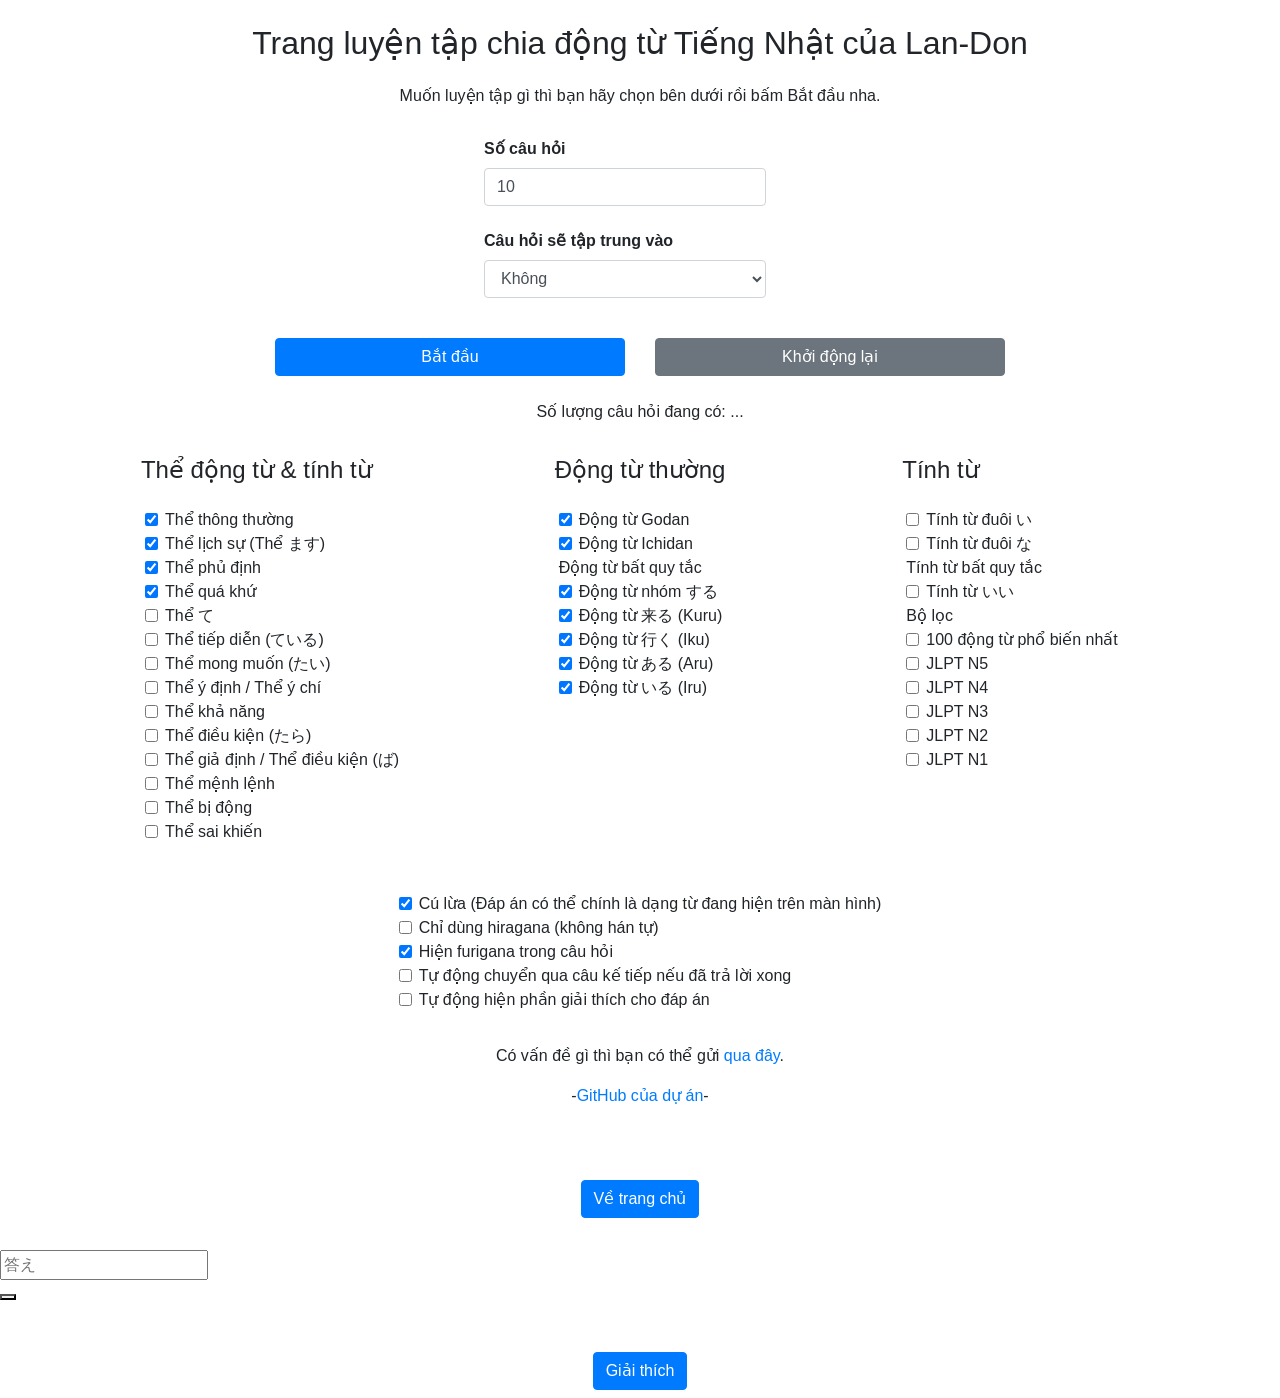
==== conjugation/drill.html @ f32844a7 "Dịch về Tiếng Việt #1" ====
<!DOCTYPE html>
<html lang="vi">

<head>
  <meta charset="UTF-8">
  <meta property="og:title" content="Trang luyện tập chia động từ Tiếng Nhật" />
  <meta property="og:type" content="website" />
  <meta property="og:url" content="https://landonjpginn.github.io/jp-verb-quiz/conjugation/drill.html" />
  <meta property="og:image" content="img/prev.png" />
  <meta property="og:image:width" content="300" />
  <meta property="og:image:height" content="300" />
  <meta name="viewport" content="width=device-width, initial-scale=1, shrink-to-fit=no">
  <link rel="stylesheet" href="https://stackpath.bootstrapcdn.com/bootstrap/4.3.1/css/bootstrap.min.css"
    integrity="sha384-ggOyR0iXCbMQv3Xipma34MD+dH/1fQ784/j6cY/iJTQUOhcWr7x9JvoRxT2MZw1T" crossorigin="anonymous">
  <link rel="stylesheet" href="drill.css" type="text/css" media="screen">
  <link rel="preconnect" href="https://fonts.googleapis.com">
  <link rel="preconnect" href="https://fonts.gstatic.com" crossorigin>
  <link href="https://fonts.googleapis.com/css2?family=Noto+Sans+JP:wght@100..900&display=swap" rel="stylesheet">

  <script defer src="https://code.jquery.com/jquery-3.7.1.min.js"
    integrity="sha256-/JqT3SQfawRcv/BIHPThkBvs0OEvtFFmqPF/lYI/Cxo=" crossorigin="anonymous"></script>
  <script defer type="module" src="rules.js"></script>
  <script defer type="module" src="drill.js"></script>

  <title>Luyện tập chia động từ Tiếng Nhật của Lan-Don</title>
</head>

<body>


  <div id="splash" class="container mt-4">

    <h2 class="text-center mb-4">Trang luyện tập chia động từ Tiếng Nhật của Lan-Don</h2>
    <h6 class="text-center mb-4">Muốn luyện tập gì thì bạn hãy chọn bên dưới rồi bấm Bắt đầu nha.</h6>

    <div class="row container">
      <dl class="questionOptions mx-auto mb-0">
        <div class="form-group">
          <dt>
            <label for="numQuestions" class="col-form-label mr-2">Số câu hỏi</label>
          </dt>
          <dd>
            <input class="mb-2 form-control" type="number" placeholder="Số câu hỏi" aria-label="Number of Questions"
              aria-describedby="basic-addon2" id="numQuestions" value="10">
          </dd>
        </div>
        <div class="form-group">
          <dt>
            <label for="questionFocus" class="col-form-label mr-2">Câu hỏi sẽ tập trung vào</label>
          </dt>
          <dd>
            <select id="questionFocus" class="form-control" aria-label="Question Focus">
              <option value="none">Không</option>
              <option value="politeness">Thể lịch sự (Thể ます)</option>
              <option value="negative">Thể phủ định</option>
              <option value="past">Thể quá khứ</option>
              <option value="te-form">Thể て</option>
              <option value="progressive">Thể tiếp diễn (ている)</option>
              <option value="desire">Thể mong muốn (たい)</option>
              <option value="volitional">Thể ý định / Thể ý chí</option>
              <option value="potential">Thể khả năng</option>
              <option value="conditional">Thể điều kiện (たら)</option>
              <option value="provisional">Thể giả định / Thể điều kiện (ば)</option>
              <option value="imperative">Thể mệnh lệnh</option>
              <option value="passive">Thể bị động</option>
              <option value="causative">Thể sai khiến</option>
              <option value="tetakei">Dạng て / た của Động từ Godan</option>
            </select>
          </dd>
        </div>
      </dl>
    </div>

    <div class="row justify-content-center mb-4 mt-4">
      <div class="col-4">
        <button class="btn btn-primary col-12" type="button" id="go" onclick="event.preventDefault();">Bắt đầu</button>
      </div>
      <div class="col-4">
        <button class="btn btn-secondary col-12" type="button" id="defaults" onclick="event.preventDefault();">Khởi động
          lại</button>
      </div>
    </div>


    <div class="text-center mb-4">Số lượng câu hỏi đang có: <span id="questionCount">...</span></div>


    <div id="voiceSelectError" style="display: none">
      <div class="row justify-content-center mb-2 ml-2 mr-2">
        <div>Bạn phải chọn một giọng đọc trước khi bật tính năng đọc thành tiếng.</div>
      </div>
    </div>

    <div class="container options">

      <div class="row">

        <div class="col-4 text-center">
          <div class="form-group">
            <div style="display: inline-block">
              <h4 class="text-left mt-2 mb-4">Thể động từ & tính từ</h4>
              <div class="text-left ml-1 form-check"><input class="form-check-input" type="checkbox" id="plain"
                  checked><label for="plain" class="form-check-label">Thể thông thường</label></div>
              <div class="text-left ml-1 form-check"><input class="form-check-input" type="checkbox" id="polite"
                  checked><label for="polite" class="form-check-label">Thể lịch sự (Thể ます)</label></div>
              <div class="text-left ml-1 form-check"><input class="form-check-input" type="checkbox" id="negative"
                  checked><label for="negative" class="form-check-label">Thể phủ định</label></div>
              <div class="text-left ml-1 form-check"><input class="form-check-input" type="checkbox" id="past"
                  checked><label for="past" class="form-check-label">Thể quá khứ</label></div>
              <div class="text-left ml-1 form-check"><input class="form-check-input" type="checkbox" id="te-form"><label
                  for="te-form" class="form-check-label">Thể て</label></div>
              <div class="text-left ml-1 form-check"><input class="form-check-input" type="checkbox"
                  id="progressive"><label for="progressive" class="form-check-label">Thể tiếp diễn (ている)</label></div>
              <div class="text-left ml-1 form-check"><input class="form-check-input" type="checkbox" id="desire"><label
                  for="desire" class="form-check-label">Thể mong muốn (たい)</label></div>
              <div class="text-left ml-1 form-check"><input class="form-check-input" type="checkbox"
                  id="volitional"><label for="volitional" class="form-check-label">Thể ý định / Thể ý chí</label></div>
              <div class="text-left ml-1 form-check"><input class="form-check-input" type="checkbox"
                  id="potential"><label for="potential" class="form-check-label">Thể khả năng</label></div>
              <div class="text-left ml-1 form-check"><input class="form-check-input" type="checkbox"
                  id="conditional"><label for="conditional" class="form-check-label">Thể điều kiện (たら)</label></div>
              <div class="text-left ml-1 form-check"><input class="form-check-input" type="checkbox"
                  id="provisional"><label for="provisional" class="form-check-label">Thể giả định / Thể điều kiện
                  (ば)</label></div>
              <div class="text-left ml-1 form-check"><input class="form-check-input" type="checkbox"
                  id="imperative"><label for="imperative" class="form-check-label">Thể mệnh lệnh</label></div>
              <div class="text-left ml-1 form-check"><input class="form-check-input" type="checkbox" id="passive"><label
                  for="passive" class="form-check-label">Thể bị động</label></div>
              <div class="text-left ml-1 form-check"><input class="form-check-input" type="checkbox"
                  id="causative"><label for="causative" class="form-check-label">Thể sai khiến</label></div>
            </div>
          </div>
        </div>

        <div class="col-8">

          <div class="row">

            <div class="col-md-6 text-center">
              <div class="form-group">
                <div style="display: inline-block">
                  <h4 class="text-left mt-2 mb-4">Động từ thường</h4>
                  <div class="text-left ml-1 form-check"><input class="form-check-input" type="checkbox" id="godan"
                      checked><label for="godan" class="form-check-label">Động từ Godan</label></div>
                  <div class="text-left ml-1 form-check"><input class="form-check-input" type="checkbox" id="ichidan"
                      checked><label for="ichidan" class="form-check-label">Động từ Ichidan</label></div>

                  <div class="text-left ml-1 specials">Động từ bất quy tắc</div>
                  <div class="text-left ml-1 form-check"><input class="form-check-input" type="checkbox" id="suru"
                      checked><label for="suru" class="form-check-label">Động từ nhóm する</label></div>
                  <div class="text-left ml-1 form-check"><input class="form-check-input" type="checkbox" id="kuru"
                      checked><label for="kuru" class="form-check-label">Động từ 来る (Kuru)</label></div>
                  <div class="text-left ml-1 form-check"><input class="form-check-input" type="checkbox" id="iku"
                      checked><label for="iku" class="form-check-label">Động từ 行く (Iku)</label></div>
                  <div class="text-left ml-1 form-check"><input class="form-check-input" type="checkbox" id="aru"
                      checked><label for="aru" class="form-check-label">Động từ ある (Aru)</label></div>
                  <div class="text-left ml-1 form-check"><input class="form-check-input" type="checkbox" id="iru"
                      checked><label for="iru" class="form-check-label">Động từ いる (Iru)</label></div>

                </div>
              </div>
            </div>

            <div class="col-md-6 text-center">
              <div class="form-group">
                <div style="display: inline-block">
                  <h4 class="text-left mt-2 mb-4">Tính từ</h4>
                  <div class="text-left ml-1 form-check"><input class="form-check-input" type="checkbox"
                      id="i-adjective"><label for="i-adjective" class="form-check-label">Tính từ đuôi い</label></div>
                  <div class="text-left ml-1 form-check"><input class="form-check-input" type="checkbox"
                      id="na-adjective"><label for="na-adjective" class="form-check-label">Tính từ đuôi な</label></div>
                  <div class="text-left ml-1 specials">Tính từ bất quy tắc</div>
                  <div class="text-left ml-1 form-check"><input class="form-check-input" type="checkbox" id="ii"><label
                      for="ii" class="form-check-label">Tính từ いい</label></div>
                  <div class="text-left ml-1 specials">Bộ lọc</div>
                  <div class="text-left ml-1 form-check"><input class="form-check-input" type="checkbox"
                      id="common"><label for="common" class="form-check-label">100 động từ phổ biến nhất</label></div>
                  <div class="text-left ml-1 form-check"><input class="form-check-input" type="checkbox" id="n5"><label
                      for="n5" class="form-check-label">JLPT N5</label></div>
                  <div class="text-left ml-1 form-check"><input class="form-check-input" type="checkbox" id="n4"><label
                      for="n4" class="form-check-label">JLPT N4</label></div>
                  <div class="text-left ml-1 form-check"><input class="form-check-input" type="checkbox" id="n3"><label
                      for="n3" class="form-check-label">JLPT N3</label></div>
                  <div class="text-left ml-1 form-check"><input class="form-check-input" type="checkbox" id="n2"><label
                      for="n2" class="form-check-label">JLPT N2</label></div>
                  <div class="text-left ml-1 form-check"><input class="form-check-input" type="checkbox" id="n1"><label
                      for="n1" class="form-check-label">JLPT N1</label></div>
                </div>
              </div>
            </div>
          </div>
        </div>
      </div>
    </div>

    <div id="politePlainError" style="display: none">
      <div class="text-center mb-2">Chọn ít nhất một cái: 'Thể thường' và 'Thể lịch sự'.</div>
    </div>

    <div id="noQuestionError" style="display: none">
      <div class="text-center mb-2">Không đủ số câu hỏi để bạn luyện tập.</div>
    </div>

    <div class="row justify-content-center mt-3 ml-2 mr-2">
      <div id="voice_select_options" class="form-check" style="display: none">
        <label class="form-check-label" for="voice_select">Chọn giọng đọc (Lưu ý: Giọng đọc trực tuyến có thể phát sinh phí dữ liệu!)</label>
        <br>
        <div>Lưu ý thêm: Các giọng đọc không phải Tiếng Nhật có thể sẽ không hoạt động.</div>
        <br>
        <select id="voice_select">
          <option><i>Chọn giọng đọc...</i></option>
        </select>
      </div>
    </div>

    <div class="row justify-content-center mt-3 ml-2 mr-2">
      <div class="form-group">
        <div class="form-check"><input class="form-check-input" type="checkbox" id="trick" checked><label
            class="form-check-label" for="trick">Cú lừa (Đáp án có thể chính là dạng từ đang hiện trên màn hình)</label>
        </div>
        <div class="form-check"><input class="form-check-input" type="checkbox" id="kana"><label
            class="form-check-label" for="kana">Chỉ dùng hiragana (không hán tự)</label></div>
        <div class="form-check"><input class="form-check-input" type="checkbox" id="furigana_always" checked><label
            class="form-check-label" for="furigana_always">Hiện furigana trong câu hỏi</label></div>
        <!-- Reccomended by toxinu -->
        <div class="form-check" id="goToNextQuestion">
          <input class="form-check-input" type="checkbox" id="go_to_next_question">
          <label class="form-check-label" for="go_to_next_question">Tự động chuyển qua câu kế tiếp nếu đã trả lời
            xong</label>
        </div>
        <div class="form-check" id="autoShowExplanatioj">
          <input class="form-check-input" type="checkbox" id="auto_show_explanation">
          <label class="form-check-label" for="auto_show_explanation">Tự động hiện phần giải thích cho đáp án</label>
        </div>
        <!-- <div class="form-check" id="useVoiceSection" style="display: none"><input class="form-check-input" type="checkbox" id="use_voice"><label
            class="form-check-label" for="use_voice">Use speech synthesis (experimental)</label></div> -->
      </div>
    </div>
    <div class="row justify-content-center mt-3 ml-2 mr-2">
      <p>Có vấn đề gì thì bạn có thể gửi <a href="https://github.com/thu-tram/chia-dong-tu-tieng-nhat/issues"
          target="_blank" rel="noopener noreferrer">qua đây</a>.</p>
    </div>
    <div class="row justify-content-center mt-0 ml-2 mr-2">
      <p>-<a href="https://github.com/thu-tram/chia-dong-tu-tieng-nhat" target="_blank" rel="noopener noreferrer">GitHub
          của dự án</a>-</p>
    </div>

  </div>

  <div id="scoreSection" class="mt-4 ml-4 mr-4">

    <div>

      <div class="row">
        <div class="col-12">
          <h1 class="text-center">
            <span id="scoreSectionTitleNarrow"></span>
          </h1>
          <div id="scoreSectionTitle" class="text-center"></div>
        </div>
      </div>

      <div class="row">
        <div class="col-12">
          <div id="history"></div>
        </div>
      </div>
    </div>

    <div class="row mt-4">
      <div class="col-12">
        <div class="text-center">
          <button class="btn btn-primary mb-2" id="backToStart">Về trang chủ</button>
        </div>
      </div>
    </div>

    <!-- <div class="row mt-4">
      <div class="col-12">
        <div class="text-center">
          <a href="https://venmo.com/u/Landon-Ginn" target="_blank" rel="noopener noreferrer"><img src="img/tipqr.png" alt="Like the game? Leave a tip!" width="128"></a><br>
          <p>Consider tipping!</p>
        </div>
      </div>
    </div> -->

    <div class="row col-12 mt-4 mx-auto">

    </div>

  </div>

  <div id="quizSection">

    <div class="progressContainer">
      <div class="progressBar" style="width: 0%">
      </div>
    </div>

    <div class="questionOuter">
      <div id="question">
        <div id="questionFirstHalf"></div>
        <div id="questionSecondHalf"></div>
      </div>
    </div>

    <div id="inputArea" class="row">
      <div class="col-12">
        <form name="quizForm" action="javascript:processAnswer()">
          <input placeholder="答え" autocomplete="off" autocapitalize="off" id="answer" aria-label="答え">
        </form>
      </div>
    </div>

    <div id="proceed">

      <button id="responseButton" onclick="javascript:proceed()">
      </button>

      <div id="message">
        <div class="row mt-4">
          <div class="col-12 text-center" id="correction"></div>
        </div>
        <div class="row mt-4">
          <button class="btn btn-primary mb-2 mx-auto" onclick="javascript:explain()">Giải thích</button>
        </div>
      </div>

    </div>

    <div class="row ml-4 mr-4">

      <div style="display: none" id="explanation" class="mt-4 col mx-auto">
        <h4>Từ gốc</h4>
        <div class="explain-answer-single">
          <p><span id="explain-given-base"></span> - nghĩa là: <span id="explain-meaning"></span>.</p>
          <div class="indented">
            <p><a id="jisho-link" href="#" target="_blank" rel="noopener noreferrer"><span class="emphasis2"><span
                    id="explain-sentence-jp"></span></span></a><br>
              <span class="subtext2"><span id="explain-sentence-en"></span></span>
            </p>
          </div>
          <div>
            <p><span id="explain-notes"></span>
          </div>
        </div>

        <h3>1. Nhận biết thể của từ được cho</h3>

        <p><span id="explain-given"></span> là dạng <span id="explain-given-tags"></span> của <span
            id="explain-group"></span> <span class="explain-given-dictionary"></span>.</p>

        <h3>2. Thay đổi thể</h3>

        <div class="explain-answer-single">
          <p class="explain-no-trick">Đáp án là dạng <span class="explain-answer-tags"></span> của từ
            vì câu hỏi yêu cầu chuyển sang thể <span class="highlight"><span class="explain-transform"></span></span>.
          </p>
          <p class="explain-trick">Câu hỏi yêu cầu chuyển sang thể <span class="highlight"><span
                class="explain-transform"></span></span>. Tuy nhiên, từ vốn dĩ đã ở dạng này nên đây là một câu hỏi mẹo.
          </p>
        </div>

        <div class="explain-answer-multiple">
          <p class="explain-no-trick">Các đáp án đúng là các dạng <span class="explain-answer-tags"></span> của từ
            vì câu hỏi yêu cầu chuyển sang thể <span class="highlight"><span class="explain-transform"></span></span>.
          </p>
          <p class="explain-trick">Câu hỏi yêu cầu chuyển sang thể <span class="highlight"><span
                class="explain-transform"></span></span>. Tuy nhiên, từ vốn dĩ đã ở dạng này nên đây là một câu hỏi mẹo.
          </p>
        </div>

        <h3>3. Viết đáp án theo yêu cầu</h3>

        <p class="explain-answer-single">Câu trả lời đúng là dạng
          <span class="explain-answer-tags2"></span>: <span class="explain-answer"></span>
        </p>

        <div class="explain-answer-multiple">
          <p>
            Câu trả lời đúng là: <span class="explain-answer-tags2"></span>:
          </p>
          <ul class="explain-answer-as-list"></ul>
        </div>

        <div class="row col-12 mt-4">
          <button id="explain-proceed-button" class="centre btn btn-primary mb-2 mx-auto"
            onclick="javascript:proceed()">Câu hỏi tiếp theo</button>
        </div>

      </div>
    </div>

  </div>

</body>

</html>
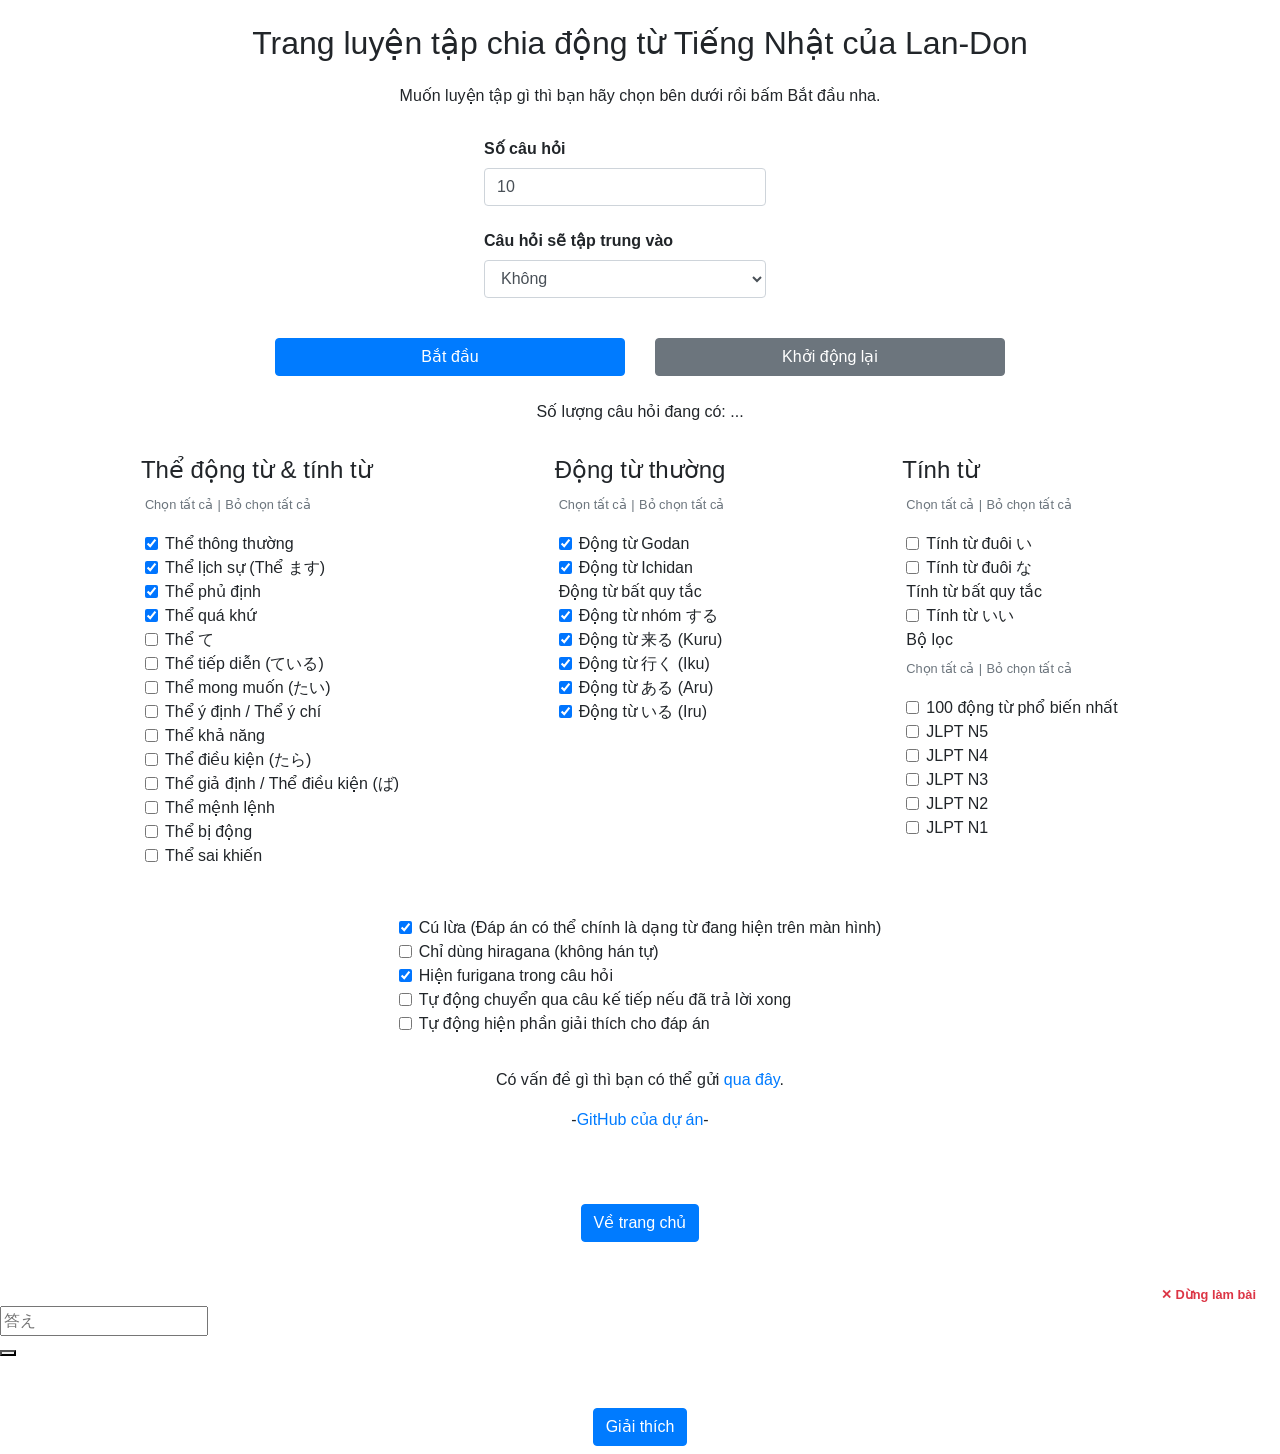
==== commit 035a8dda: "Cập nhật drill.html và tệp js tương ứng, sửa sitemap.xml và cập nhật todo" ====
--- a/conjugation/drill.html
+++ b/conjugation/drill.html
@@ -5,7 +5,7 @@
   <meta charset="UTF-8">
   <meta property="og:title" content="Trang luyện tập chia động từ Tiếng Nhật" />
   <meta property="og:type" content="website" />
-  <meta property="og:url" content="https://landonjpginn.github.io/jp-verb-quiz/conjugation/drill.html" />
+  <meta property="og:url" content="https://thu-tram.github.io/chia-dong-tu-tieng-nhat/conjugation/drill.html" />
   <meta property="og:image" content="img/prev.png" />
   <meta property="og:image:width" content="300" />
   <meta property="og:image:height" content="300" />
@@ -98,7 +98,12 @@
         <div class="col-4 text-center">
           <div class="form-group">
             <div style="display: inline-block">
-              <h4 class="text-left mt-2 mb-4">Thể động từ & tính từ</h4>
+              <h4 class="text-left mt-2 mb-2">Thể động từ & tính từ</h4>
+              <div class="text-left ml-1 mb-3">
+                <a href="#" class="select-all-btn small text-secondary" data-group="conjugations" style="text-decoration: none;">Chọn tất cả</a>
+                <span class="text-secondary small">|</span>
+                <a href="#" class="deselect-all-btn small text-secondary" data-group="conjugations" style="text-decoration: none;">Bỏ chọn tất cả</a>
+              </div>
               <div class="text-left ml-1 form-check"><input class="form-check-input" type="checkbox" id="plain"
                   checked><label for="plain" class="form-check-label">Thể thông thường</label></div>
               <div class="text-left ml-1 form-check"><input class="form-check-input" type="checkbox" id="polite"
@@ -139,7 +144,12 @@
             <div class="col-md-6 text-center">
               <div class="form-group">
                 <div style="display: inline-block">
-                  <h4 class="text-left mt-2 mb-4">Động từ thường</h4>
+                  <h4 class="text-left mt-2 mb-2">Động từ thường</h4>
+                  <div class="text-left ml-1 mb-3">
+                    <a href="#" class="select-all-btn small text-secondary" data-group="verbs" style="text-decoration: none;">Chọn tất cả</a>
+                    <span class="text-secondary small">|</span>
+                    <a href="#" class="deselect-all-btn small text-secondary" data-group="verbs" style="text-decoration: none;">Bỏ chọn tất cả</a>
+                  </div>
                   <div class="text-left ml-1 form-check"><input class="form-check-input" type="checkbox" id="godan"
                       checked><label for="godan" class="form-check-label">Động từ Godan</label></div>
                   <div class="text-left ml-1 form-check"><input class="form-check-input" type="checkbox" id="ichidan"
@@ -164,7 +174,12 @@
             <div class="col-md-6 text-center">
               <div class="form-group">
                 <div style="display: inline-block">
-                  <h4 class="text-left mt-2 mb-4">Tính từ</h4>
+                  <h4 class="text-left mt-2 mb-2">Tính từ</h4>
+                  <div class="text-left ml-1 mb-3">
+                    <a href="#" class="select-all-btn small text-secondary" data-group="adjectives" style="text-decoration: none;">Chọn tất cả</a>
+                    <span class="text-secondary small">|</span>
+                    <a href="#" class="deselect-all-btn small text-secondary" data-group="adjectives" style="text-decoration: none;">Bỏ chọn tất cả</a>
+                  </div>
                   <div class="text-left ml-1 form-check"><input class="form-check-input" type="checkbox"
                       id="i-adjective"><label for="i-adjective" class="form-check-label">Tính từ đuôi い</label></div>
                   <div class="text-left ml-1 form-check"><input class="form-check-input" type="checkbox"
@@ -172,7 +187,12 @@
                   <div class="text-left ml-1 specials">Tính từ bất quy tắc</div>
                   <div class="text-left ml-1 form-check"><input class="form-check-input" type="checkbox" id="ii"><label
                       for="ii" class="form-check-label">Tính từ いい</label></div>
-                  <div class="text-left ml-1 specials">Bộ lọc</div>
+                  <div class="text-left ml-1 specials mb-1">Bộ lọc</div>
+                  <div class="text-left ml-1 mb-3">
+                    <a href="#" class="select-all-btn small text-secondary" data-group="filters" style="text-decoration: none;">Chọn tất cả</a>
+                    <span class="text-secondary small">|</span>
+                    <a href="#" class="deselect-all-btn small text-secondary" data-group="filters" style="text-decoration: none;">Bỏ chọn tất cả</a>
+                  </div>
                   <div class="text-left ml-1 form-check"><input class="form-check-input" type="checkbox"
                       id="common"><label for="common" class="form-check-label">100 động từ phổ biến nhất</label></div>
                   <div class="text-left ml-1 form-check"><input class="form-check-input" type="checkbox" id="n5"><label
@@ -297,6 +317,10 @@
       </div>
     </div>
 
+    <div class="text-right mt-2 mr-3 pr-2">
+      <a href="javascript:void(0)" class="text-danger small font-weight-bold" id="stopQuiz" style="text-decoration: none;">✕ Dừng làm bài</a>
+    </div>
+
     <div class="questionOuter">
       <div id="question">
         <div id="questionFirstHalf"></div>
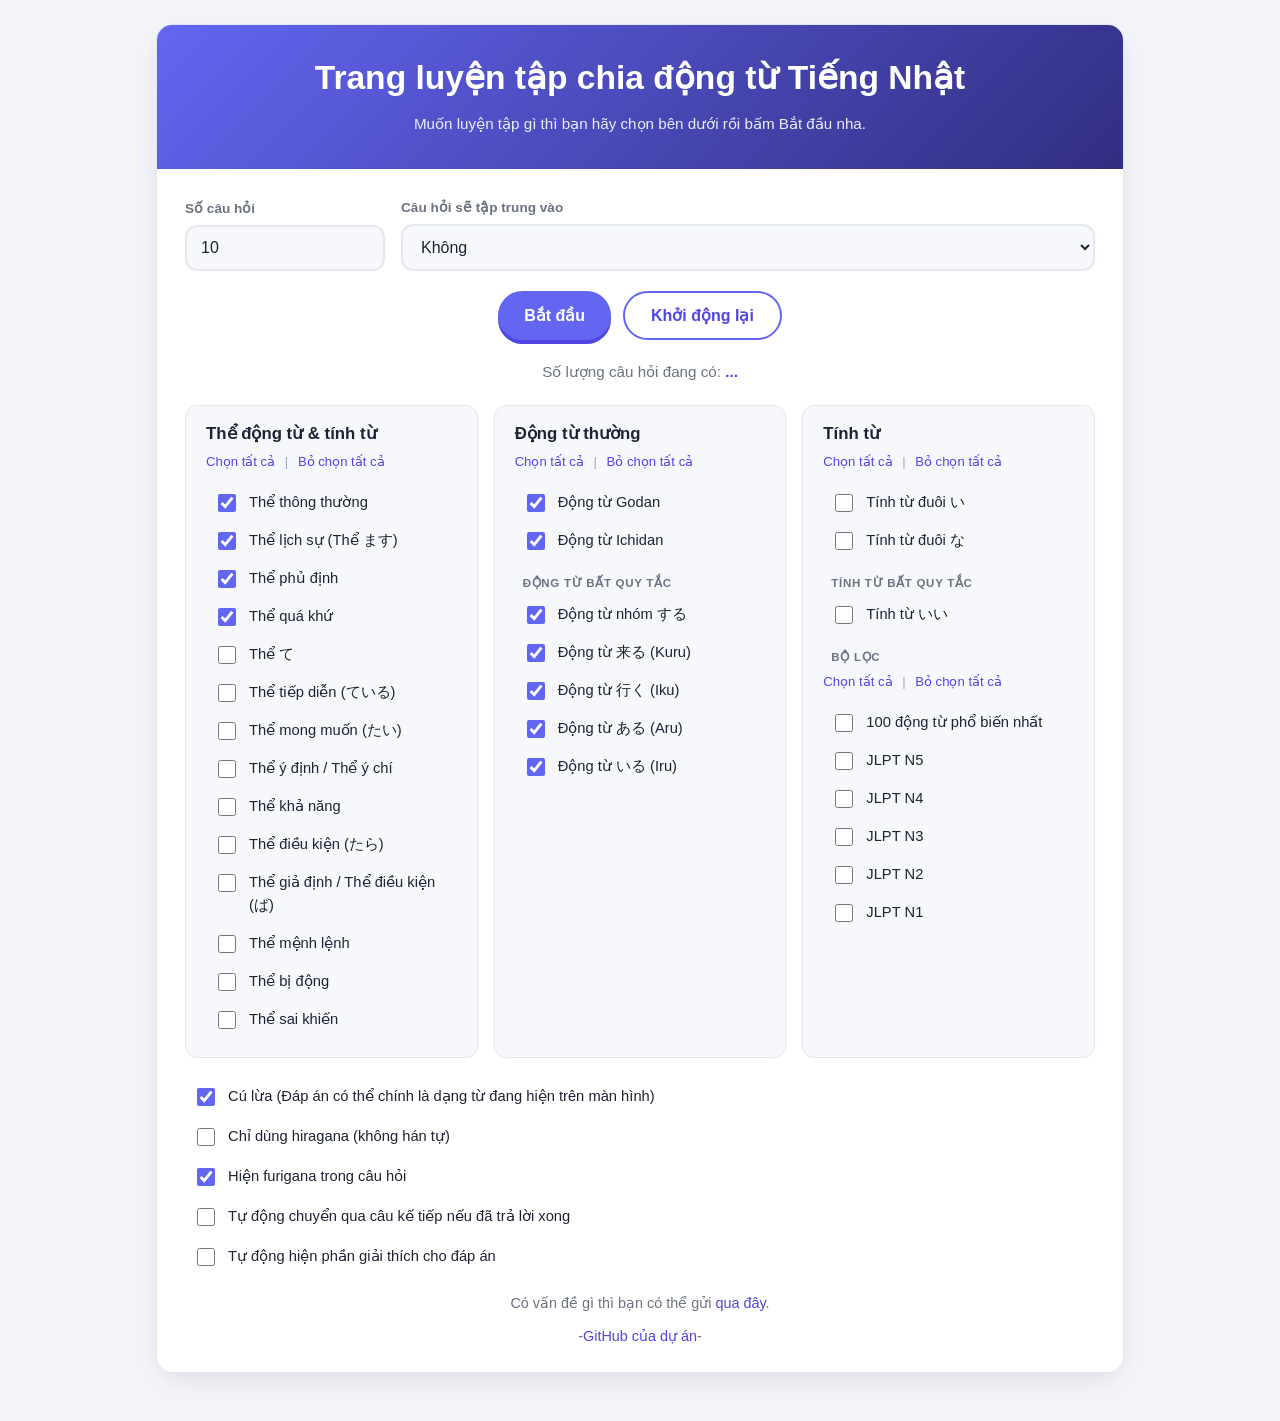
==== commit 464126ff: "Bỏ jQuery và Boostrap" ====
--- a/conjugation/drill.html
+++ b/conjugation/drill.html
@@ -3,358 +3,217 @@
 
 <head>
   <meta charset="UTF-8">
+  <meta name="viewport" content="width=device-width, initial-scale=1.0">
+  <title>Trang luyện tập chia động từ Tiếng Nhật</title>
+  <meta name="description" content="Trang web luyện tập chia động từ và tính từ Tiếng Nhật trực tuyến dành cho người học Việt Nam.">
   <meta property="og:title" content="Trang luyện tập chia động từ Tiếng Nhật" />
   <meta property="og:type" content="website" />
   <meta property="og:url" content="https://thu-tram.github.io/chia-dong-tu-tieng-nhat/conjugation/drill.html" />
   <meta property="og:image" content="img/prev.png" />
   <meta property="og:image:width" content="300" />
   <meta property="og:image:height" content="300" />
-  <meta name="viewport" content="width=device-width, initial-scale=1, shrink-to-fit=no">
-  <link rel="stylesheet" href="https://stackpath.bootstrapcdn.com/bootstrap/4.3.1/css/bootstrap.min.css"
-    integrity="sha384-ggOyR0iXCbMQv3Xipma34MD+dH/1fQ784/j6cY/iJTQUOhcWr7x9JvoRxT2MZw1T" crossorigin="anonymous">
-  <link rel="stylesheet" href="drill.css" type="text/css" media="screen">
   <link rel="preconnect" href="https://fonts.googleapis.com">
   <link rel="preconnect" href="https://fonts.gstatic.com" crossorigin>
   <link href="https://fonts.googleapis.com/css2?family=Noto+Sans+JP:wght@100..900&display=swap" rel="stylesheet">
-
-  <script defer src="https://code.jquery.com/jquery-3.7.1.min.js"
-    integrity="sha256-/JqT3SQfawRcv/BIHPThkBvs0OEvtFFmqPF/lYI/Cxo=" crossorigin="anonymous"></script>
+  <link rel="stylesheet" href="drill.css" type="text/css" media="screen">
+
   <script defer type="module" src="rules.js"></script>
   <script defer type="module" src="drill.js"></script>
-
-  <title>Luyện tập chia động từ Tiếng Nhật của Lan-Don</title>
 </head>
 
 <body>
 
-
-  <div id="splash" class="container mt-4">
-
-    <h2 class="text-center mb-4">Trang luyện tập chia động từ Tiếng Nhật của Lan-Don</h2>
-    <h6 class="text-center mb-4">Muốn luyện tập gì thì bạn hãy chọn bên dưới rồi bấm Bắt đầu nha.</h6>
-
-    <div class="row container">
-      <dl class="questionOptions mx-auto mb-0">
-        <div class="form-group">
-          <dt>
-            <label for="numQuestions" class="col-form-label mr-2">Số câu hỏi</label>
-          </dt>
-          <dd>
-            <input class="mb-2 form-control" type="number" placeholder="Số câu hỏi" aria-label="Number of Questions"
-              aria-describedby="basic-addon2" id="numQuestions" value="10">
-          </dd>
-        </div>
-        <div class="form-group">
-          <dt>
-            <label for="questionFocus" class="col-form-label mr-2">Câu hỏi sẽ tập trung vào</label>
-          </dt>
-          <dd>
-            <select id="questionFocus" class="form-control" aria-label="Question Focus">
-              <option value="none">Không</option>
-              <option value="politeness">Thể lịch sự (Thể ます)</option>
-              <option value="negative">Thể phủ định</option>
-              <option value="past">Thể quá khứ</option>
-              <option value="te-form">Thể て</option>
-              <option value="progressive">Thể tiếp diễn (ている)</option>
-              <option value="desire">Thể mong muốn (たい)</option>
-              <option value="volitional">Thể ý định / Thể ý chí</option>
-              <option value="potential">Thể khả năng</option>
-              <option value="conditional">Thể điều kiện (たら)</option>
-              <option value="provisional">Thể giả định / Thể điều kiện (ば)</option>
-              <option value="imperative">Thể mệnh lệnh</option>
-              <option value="passive">Thể bị động</option>
-              <option value="causative">Thể sai khiến</option>
-              <option value="tetakei">Dạng て / た của Động từ Godan</option>
+  <main class="page">
+
+    <section id="splash">
+      <div class="panel">
+
+        <header class="panel-header">
+          <h1>Trang luyện tập chia động từ Tiếng Nhật</h1>
+          <p class="panel-subtitle">Muốn luyện tập gì thì bạn hãy chọn bên dưới rồi bấm Bắt đầu nha.</p>
+        </header>
+
+        <div class="panel-body">
+
+          <div class="quiz-setup">
+            <div class="field-block">
+              <label class="field-label" for="numQuestions">Số câu hỏi</label>
+              <input class="field" type="number" placeholder="Số câu hỏi" aria-label="Number of Questions"
+                id="numQuestions" value="10">
+            </div>
+            <div class="field-block">
+              <label class="field-label" for="questionFocus">Câu hỏi sẽ tập trung vào</label>
+              <select id="questionFocus" class="field" aria-label="Question Focus">
+                <option value="none">Không</option>
+                <option value="politeness">Thể lịch sự (Thể ます)</option>
+                <option value="negative">Thể phủ định</option>
+                <option value="past">Thể quá khứ</option>
+                <option value="te-form">Thể て</option>
+                <option value="progressive">Thể tiếp diễn (ている)</option>
+                <option value="desire">Thể mong muốn (たい)</option>
+                <option value="volitional">Thể ý định / Thể ý chí</option>
+                <option value="potential">Thể khả năng</option>
+                <option value="conditional">Thể điều kiện (たら)</option>
+                <option value="provisional">Thể giả định / Thể điều kiện (ば)</option>
+                <option value="imperative">Thể mệnh lệnh</option>
+                <option value="passive">Thể bị động</option>
+                <option value="causative">Thể sai khiến</option>
+                <option value="tetakei">Dạng て / た của Động từ Godan</option>
+              </select>
+            </div>
+          </div>
+
+          <div class="actions">
+            <button class="btn btn-primary" type="button" id="go">Bắt đầu</button>
+            <button class="btn btn-ghost" type="button" id="defaults">Khởi động lại</button>
+          </div>
+
+          <p class="count-pill">Số lượng câu hỏi đang có: <span id="questionCount">...</span></p>
+
+          <div id="voiceSelectError" class="alert-error" style="display: none">
+            Bạn phải chọn một giọng đọc trước khi bật tính năng đọc thành tiếng.
+          </div>
+          <div id="politePlainError" class="alert-error" style="display: none">
+            Chọn ít nhất một cái: 'Thể thường' và 'Thể lịch sự'.
+          </div>
+          <div id="noQuestionError" class="alert-error" style="display: none">
+            Không đủ số câu hỏi để bạn luyện tập.
+          </div>
+
+          <div class="options option-grid">
+
+            <div class="option-card">
+              <h4 class="option-title">Thể động từ &amp; tính từ</h4>
+              <div class="group-actions">
+                <a href="#" class="select-all-btn" data-group="conjugations">Chọn tất cả</a>
+                <span class="sep">|</span>
+                <a href="#" class="deselect-all-btn" data-group="conjugations">Bỏ chọn tất cả</a>
+              </div>
+              <div class="check"><input type="checkbox" id="plain" checked><label for="plain">Thể thông thường</label></div>
+              <div class="check"><input type="checkbox" id="polite" checked><label for="polite">Thể lịch sự (Thể ます)</label></div>
+              <div class="check"><input type="checkbox" id="negative" checked><label for="negative">Thể phủ định</label></div>
+              <div class="check"><input type="checkbox" id="past" checked><label for="past">Thể quá khứ</label></div>
+              <div class="check"><input type="checkbox" id="te-form"><label for="te-form">Thể て</label></div>
+              <div class="check"><input type="checkbox" id="progressive"><label for="progressive">Thể tiếp diễn (ている)</label></div>
+              <div class="check"><input type="checkbox" id="desire"><label for="desire">Thể mong muốn (たい)</label></div>
+              <div class="check"><input type="checkbox" id="volitional"><label for="volitional">Thể ý định / Thể ý chí</label></div>
+              <div class="check"><input type="checkbox" id="potential"><label for="potential">Thể khả năng</label></div>
+              <div class="check"><input type="checkbox" id="conditional"><label for="conditional">Thể điều kiện (たら)</label></div>
+              <div class="check"><input type="checkbox" id="provisional"><label for="provisional">Thể giả định / Thể điều kiện (ば)</label></div>
+              <div class="check"><input type="checkbox" id="imperative"><label for="imperative">Thể mệnh lệnh</label></div>
+              <div class="check"><input type="checkbox" id="passive"><label for="passive">Thể bị động</label></div>
+              <div class="check"><input type="checkbox" id="causative"><label for="causative">Thể sai khiến</label></div>
+            </div>
+
+            <div class="option-card">
+              <h4 class="option-title">Động từ thường</h4>
+              <div class="group-actions">
+                <a href="#" class="select-all-btn" data-group="verbs">Chọn tất cả</a>
+                <span class="sep">|</span>
+                <a href="#" class="deselect-all-btn" data-group="verbs">Bỏ chọn tất cả</a>
+              </div>
+              <div class="check"><input type="checkbox" id="godan" checked><label for="godan">Động từ Godan</label></div>
+              <div class="check"><input type="checkbox" id="ichidan" checked><label for="ichidan">Động từ Ichidan</label></div>
+              <div class="specials">Động từ bất quy tắc</div>
+              <div class="check"><input type="checkbox" id="suru" checked><label for="suru">Động từ nhóm する</label></div>
+              <div class="check"><input type="checkbox" id="kuru" checked><label for="kuru">Động từ 来る (Kuru)</label></div>
+              <div class="check"><input type="checkbox" id="iku" checked><label for="iku">Động từ 行く (Iku)</label></div>
+              <div class="check"><input type="checkbox" id="aru" checked><label for="aru">Động từ ある (Aru)</label></div>
+              <div class="check"><input type="checkbox" id="iru" checked><label for="iru">Động từ いる (Iru)</label></div>
+            </div>
+
+            <div class="option-card">
+              <h4 class="option-title">Tính từ</h4>
+              <div class="group-actions">
+                <a href="#" class="select-all-btn" data-group="adjectives">Chọn tất cả</a>
+                <span class="sep">|</span>
+                <a href="#" class="deselect-all-btn" data-group="adjectives">Bỏ chọn tất cả</a>
+              </div>
+              <div class="check"><input type="checkbox" id="i-adjective"><label for="i-adjective">Tính từ đuôi い</label></div>
+              <div class="check"><input type="checkbox" id="na-adjective"><label for="na-adjective">Tính từ đuôi な</label></div>
+              <div class="specials">Tính từ bất quy tắc</div>
+              <div class="check"><input type="checkbox" id="ii"><label for="ii">Tính từ いい</label></div>
+              <div class="specials">Bộ lọc</div>
+              <div class="group-actions">
+                <a href="#" class="select-all-btn" data-group="filters">Chọn tất cả</a>
+                <span class="sep">|</span>
+                <a href="#" class="deselect-all-btn" data-group="filters">Bỏ chọn tất cả</a>
+              </div>
+              <div class="check"><input type="checkbox" id="common"><label for="common">100 động từ phổ biến nhất</label></div>
+              <div class="check"><input type="checkbox" id="n5"><label for="n5">JLPT N5</label></div>
+              <div class="check"><input type="checkbox" id="n4"><label for="n4">JLPT N4</label></div>
+              <div class="check"><input type="checkbox" id="n3"><label for="n3">JLPT N3</label></div>
+              <div class="check"><input type="checkbox" id="n2"><label for="n2">JLPT N2</label></div>
+              <div class="check"><input type="checkbox" id="n1"><label for="n1">JLPT N1</label></div>
+            </div>
+
+          </div>
+
+          <div class="voice-block" id="voice_select_options" style="display: none">
+            <label class="field-label" for="voice_select">Chọn giọng đọc (Lưu ý: Giọng đọc trực tuyến có thể phát sinh phí dữ liệu!)</label>
+            <p class="voice-note">Lưu ý thêm: Các giọng đọc không phải Tiếng Nhật có thể sẽ không hoạt động.</p>
+            <select id="voice_select" class="field">
+              <option><i>Chọn giọng đọc...</i></option>
             </select>
-          </dd>
-        </div>
-      </dl>
-    </div>
-
-    <div class="row justify-content-center mb-4 mt-4">
-      <div class="col-4">
-        <button class="btn btn-primary col-12" type="button" id="go" onclick="event.preventDefault();">Bắt đầu</button>
-      </div>
-      <div class="col-4">
-        <button class="btn btn-secondary col-12" type="button" id="defaults" onclick="event.preventDefault();">Khởi động
-          lại</button>
-      </div>
-    </div>
-
-
-    <div class="text-center mb-4">Số lượng câu hỏi đang có: <span id="questionCount">...</span></div>
-
-
-    <div id="voiceSelectError" style="display: none">
-      <div class="row justify-content-center mb-2 ml-2 mr-2">
-        <div>Bạn phải chọn một giọng đọc trước khi bật tính năng đọc thành tiếng.</div>
-      </div>
-    </div>
-
-    <div class="container options">
-
-      <div class="row">
-
-        <div class="col-4 text-center">
-          <div class="form-group">
-            <div style="display: inline-block">
-              <h4 class="text-left mt-2 mb-2">Thể động từ & tính từ</h4>
-              <div class="text-left ml-1 mb-3">
-                <a href="#" class="select-all-btn small text-secondary" data-group="conjugations" style="text-decoration: none;">Chọn tất cả</a>
-                <span class="text-secondary small">|</span>
-                <a href="#" class="deselect-all-btn small text-secondary" data-group="conjugations" style="text-decoration: none;">Bỏ chọn tất cả</a>
-              </div>
-              <div class="text-left ml-1 form-check"><input class="form-check-input" type="checkbox" id="plain"
-                  checked><label for="plain" class="form-check-label">Thể thông thường</label></div>
-              <div class="text-left ml-1 form-check"><input class="form-check-input" type="checkbox" id="polite"
-                  checked><label for="polite" class="form-check-label">Thể lịch sự (Thể ます)</label></div>
-              <div class="text-left ml-1 form-check"><input class="form-check-input" type="checkbox" id="negative"
-                  checked><label for="negative" class="form-check-label">Thể phủ định</label></div>
-              <div class="text-left ml-1 form-check"><input class="form-check-input" type="checkbox" id="past"
-                  checked><label for="past" class="form-check-label">Thể quá khứ</label></div>
-              <div class="text-left ml-1 form-check"><input class="form-check-input" type="checkbox" id="te-form"><label
-                  for="te-form" class="form-check-label">Thể て</label></div>
-              <div class="text-left ml-1 form-check"><input class="form-check-input" type="checkbox"
-                  id="progressive"><label for="progressive" class="form-check-label">Thể tiếp diễn (ている)</label></div>
-              <div class="text-left ml-1 form-check"><input class="form-check-input" type="checkbox" id="desire"><label
-                  for="desire" class="form-check-label">Thể mong muốn (たい)</label></div>
-              <div class="text-left ml-1 form-check"><input class="form-check-input" type="checkbox"
-                  id="volitional"><label for="volitional" class="form-check-label">Thể ý định / Thể ý chí</label></div>
-              <div class="text-left ml-1 form-check"><input class="form-check-input" type="checkbox"
-                  id="potential"><label for="potential" class="form-check-label">Thể khả năng</label></div>
-              <div class="text-left ml-1 form-check"><input class="form-check-input" type="checkbox"
-                  id="conditional"><label for="conditional" class="form-check-label">Thể điều kiện (たら)</label></div>
-              <div class="text-left ml-1 form-check"><input class="form-check-input" type="checkbox"
-                  id="provisional"><label for="provisional" class="form-check-label">Thể giả định / Thể điều kiện
-                  (ば)</label></div>
-              <div class="text-left ml-1 form-check"><input class="form-check-input" type="checkbox"
-                  id="imperative"><label for="imperative" class="form-check-label">Thể mệnh lệnh</label></div>
-              <div class="text-left ml-1 form-check"><input class="form-check-input" type="checkbox" id="passive"><label
-                  for="passive" class="form-check-label">Thể bị động</label></div>
-              <div class="text-left ml-1 form-check"><input class="form-check-input" type="checkbox"
-                  id="causative"><label for="causative" class="form-check-label">Thể sai khiến</label></div>
-            </div>
-          </div>
-        </div>
-
-        <div class="col-8">
-
-          <div class="row">
-
-            <div class="col-md-6 text-center">
-              <div class="form-group">
-                <div style="display: inline-block">
-                  <h4 class="text-left mt-2 mb-2">Động từ thường</h4>
-                  <div class="text-left ml-1 mb-3">
-                    <a href="#" class="select-all-btn small text-secondary" data-group="verbs" style="text-decoration: none;">Chọn tất cả</a>
-                    <span class="text-secondary small">|</span>
-                    <a href="#" class="deselect-all-btn small text-secondary" data-group="verbs" style="text-decoration: none;">Bỏ chọn tất cả</a>
-                  </div>
-                  <div class="text-left ml-1 form-check"><input class="form-check-input" type="checkbox" id="godan"
-                      checked><label for="godan" class="form-check-label">Động từ Godan</label></div>
-                  <div class="text-left ml-1 form-check"><input class="form-check-input" type="checkbox" id="ichidan"
-                      checked><label for="ichidan" class="form-check-label">Động từ Ichidan</label></div>
-
-                  <div class="text-left ml-1 specials">Động từ bất quy tắc</div>
-                  <div class="text-left ml-1 form-check"><input class="form-check-input" type="checkbox" id="suru"
-                      checked><label for="suru" class="form-check-label">Động từ nhóm する</label></div>
-                  <div class="text-left ml-1 form-check"><input class="form-check-input" type="checkbox" id="kuru"
-                      checked><label for="kuru" class="form-check-label">Động từ 来る (Kuru)</label></div>
-                  <div class="text-left ml-1 form-check"><input class="form-check-input" type="checkbox" id="iku"
-                      checked><label for="iku" class="form-check-label">Động từ 行く (Iku)</label></div>
-                  <div class="text-left ml-1 form-check"><input class="form-check-input" type="checkbox" id="aru"
-                      checked><label for="aru" class="form-check-label">Động từ ある (Aru)</label></div>
-                  <div class="text-left ml-1 form-check"><input class="form-check-input" type="checkbox" id="iru"
-                      checked><label for="iru" class="form-check-label">Động từ いる (Iru)</label></div>
-
-                </div>
-              </div>
-            </div>
-
-            <div class="col-md-6 text-center">
-              <div class="form-group">
-                <div style="display: inline-block">
-                  <h4 class="text-left mt-2 mb-2">Tính từ</h4>
-                  <div class="text-left ml-1 mb-3">
-                    <a href="#" class="select-all-btn small text-secondary" data-group="adjectives" style="text-decoration: none;">Chọn tất cả</a>
-                    <span class="text-secondary small">|</span>
-                    <a href="#" class="deselect-all-btn small text-secondary" data-group="adjectives" style="text-decoration: none;">Bỏ chọn tất cả</a>
-                  </div>
-                  <div class="text-left ml-1 form-check"><input class="form-check-input" type="checkbox"
-                      id="i-adjective"><label for="i-adjective" class="form-check-label">Tính từ đuôi い</label></div>
-                  <div class="text-left ml-1 form-check"><input class="form-check-input" type="checkbox"
-                      id="na-adjective"><label for="na-adjective" class="form-check-label">Tính từ đuôi な</label></div>
-                  <div class="text-left ml-1 specials">Tính từ bất quy tắc</div>
-                  <div class="text-left ml-1 form-check"><input class="form-check-input" type="checkbox" id="ii"><label
-                      for="ii" class="form-check-label">Tính từ いい</label></div>
-                  <div class="text-left ml-1 specials mb-1">Bộ lọc</div>
-                  <div class="text-left ml-1 mb-3">
-                    <a href="#" class="select-all-btn small text-secondary" data-group="filters" style="text-decoration: none;">Chọn tất cả</a>
-                    <span class="text-secondary small">|</span>
-                    <a href="#" class="deselect-all-btn small text-secondary" data-group="filters" style="text-decoration: none;">Bỏ chọn tất cả</a>
-                  </div>
-                  <div class="text-left ml-1 form-check"><input class="form-check-input" type="checkbox"
-                      id="common"><label for="common" class="form-check-label">100 động từ phổ biến nhất</label></div>
-                  <div class="text-left ml-1 form-check"><input class="form-check-input" type="checkbox" id="n5"><label
-                      for="n5" class="form-check-label">JLPT N5</label></div>
-                  <div class="text-left ml-1 form-check"><input class="form-check-input" type="checkbox" id="n4"><label
-                      for="n4" class="form-check-label">JLPT N4</label></div>
-                  <div class="text-left ml-1 form-check"><input class="form-check-input" type="checkbox" id="n3"><label
-                      for="n3" class="form-check-label">JLPT N3</label></div>
-                  <div class="text-left ml-1 form-check"><input class="form-check-input" type="checkbox" id="n2"><label
-                      for="n2" class="form-check-label">JLPT N2</label></div>
-                  <div class="text-left ml-1 form-check"><input class="form-check-input" type="checkbox" id="n1"><label
-                      for="n1" class="form-check-label">JLPT N1</label></div>
-                </div>
-              </div>
-            </div>
-          </div>
-        </div>
-      </div>
-    </div>
-
-    <div id="politePlainError" style="display: none">
-      <div class="text-center mb-2">Chọn ít nhất một cái: 'Thể thường' và 'Thể lịch sự'.</div>
-    </div>
-
-    <div id="noQuestionError" style="display: none">
-      <div class="text-center mb-2">Không đủ số câu hỏi để bạn luyện tập.</div>
-    </div>
-
-    <div class="row justify-content-center mt-3 ml-2 mr-2">
-      <div id="voice_select_options" class="form-check" style="display: none">
-        <label class="form-check-label" for="voice_select">Chọn giọng đọc (Lưu ý: Giọng đọc trực tuyến có thể phát sinh phí dữ liệu!)</label>
-        <br>
-        <div>Lưu ý thêm: Các giọng đọc không phải Tiếng Nhật có thể sẽ không hoạt động.</div>
-        <br>
-        <select id="voice_select">
-          <option><i>Chọn giọng đọc...</i></option>
-        </select>
-      </div>
-    </div>
-
-    <div class="row justify-content-center mt-3 ml-2 mr-2">
-      <div class="form-group">
-        <div class="form-check"><input class="form-check-input" type="checkbox" id="trick" checked><label
-            class="form-check-label" for="trick">Cú lừa (Đáp án có thể chính là dạng từ đang hiện trên màn hình)</label>
-        </div>
-        <div class="form-check"><input class="form-check-input" type="checkbox" id="kana"><label
-            class="form-check-label" for="kana">Chỉ dùng hiragana (không hán tự)</label></div>
-        <div class="form-check"><input class="form-check-input" type="checkbox" id="furigana_always" checked><label
-            class="form-check-label" for="furigana_always">Hiện furigana trong câu hỏi</label></div>
-        <!-- Reccomended by toxinu -->
-        <div class="form-check" id="goToNextQuestion">
-          <input class="form-check-input" type="checkbox" id="go_to_next_question">
-          <label class="form-check-label" for="go_to_next_question">Tự động chuyển qua câu kế tiếp nếu đã trả lời
-            xong</label>
-        </div>
-        <div class="form-check" id="autoShowExplanatioj">
-          <input class="form-check-input" type="checkbox" id="auto_show_explanation">
-          <label class="form-check-label" for="auto_show_explanation">Tự động hiện phần giải thích cho đáp án</label>
-        </div>
-        <!-- <div class="form-check" id="useVoiceSection" style="display: none"><input class="form-check-input" type="checkbox" id="use_voice"><label
-            class="form-check-label" for="use_voice">Use speech synthesis (experimental)</label></div> -->
-      </div>
-    </div>
-    <div class="row justify-content-center mt-3 ml-2 mr-2">
-      <p>Có vấn đề gì thì bạn có thể gửi <a href="https://github.com/thu-tram/chia-dong-tu-tieng-nhat/issues"
-          target="_blank" rel="noopener noreferrer">qua đây</a>.</p>
-    </div>
-    <div class="row justify-content-center mt-0 ml-2 mr-2">
-      <p>-<a href="https://github.com/thu-tram/chia-dong-tu-tieng-nhat" target="_blank" rel="noopener noreferrer">GitHub
-          của dự án</a>-</p>
-    </div>
-
-  </div>
-
-  <div id="scoreSection" class="mt-4 ml-4 mr-4">
-
-    <div>
-
-      <div class="row">
-        <div class="col-12">
-          <h1 class="text-center">
-            <span id="scoreSectionTitleNarrow"></span>
-          </h1>
-          <div id="scoreSectionTitle" class="text-center"></div>
-        </div>
-      </div>
-
-      <div class="row">
-        <div class="col-12">
-          <div id="history"></div>
-        </div>
-      </div>
-    </div>
-
-    <div class="row mt-4">
-      <div class="col-12">
-        <div class="text-center">
-          <button class="btn btn-primary mb-2" id="backToStart">Về trang chủ</button>
-        </div>
-      </div>
-    </div>
-
-    <!-- <div class="row mt-4">
-      <div class="col-12">
-        <div class="text-center">
-          <a href="https://venmo.com/u/Landon-Ginn" target="_blank" rel="noopener noreferrer"><img src="img/tipqr.png" alt="Like the game? Leave a tip!" width="128"></a><br>
-          <p>Consider tipping!</p>
-        </div>
-      </div>
-    </div> -->
-
-    <div class="row col-12 mt-4 mx-auto">
-
-    </div>
-
-  </div>
-
-  <div id="quizSection">
-
-    <div class="progressContainer">
-      <div class="progressBar" style="width: 0%">
-      </div>
-    </div>
-
-    <div class="text-right mt-2 mr-3 pr-2">
-      <a href="javascript:void(0)" class="text-danger small font-weight-bold" id="stopQuiz" style="text-decoration: none;">✕ Dừng làm bài</a>
-    </div>
-
-    <div class="questionOuter">
-      <div id="question">
-        <div id="questionFirstHalf"></div>
-        <div id="questionSecondHalf"></div>
-      </div>
-    </div>
-
-    <div id="inputArea" class="row">
-      <div class="col-12">
-        <form name="quizForm" action="javascript:processAnswer()">
+          </div>
+
+          <div class="toggles">
+            <div class="check"><input type="checkbox" id="trick" checked><label for="trick">Cú lừa (Đáp án có thể chính là dạng từ đang hiện trên màn hình)</label></div>
+            <div class="check"><input type="checkbox" id="kana"><label for="kana">Chỉ dùng hiragana (không hán tự)</label></div>
+            <div class="check"><input type="checkbox" id="furigana_always" checked><label for="furigana_always">Hiện furigana trong câu hỏi</label></div>
+            <div class="check" id="goToNextQuestion">
+              <input type="checkbox" id="go_to_next_question">
+              <label for="go_to_next_question">Tự động chuyển qua câu kế tiếp nếu đã trả lời xong</label>
+            </div>
+            <div class="check" id="autoShowExplanatioj">
+              <input type="checkbox" id="auto_show_explanation">
+              <label for="auto_show_explanation">Tự động hiện phần giải thích cho đáp án</label>
+            </div>
+          </div>
+
+          <p class="footer-note">Có vấn đề gì thì bạn có thể gửi <a
+              href="https://github.com/thu-tram/chia-dong-tu-tieng-nhat/issues" target="_blank"
+              rel="noopener noreferrer">qua đây</a>.</p>
+          <p class="footer-note">-<a href="https://github.com/thu-tram/chia-dong-tu-tieng-nhat" target="_blank"
+              rel="noopener noreferrer">GitHub của dự án</a>-</p>
+
+        </div>
+      </div>
+    </section>
+
+    <section id="quizSection">
+
+      <div class="progressContainer">
+        <div class="progressBar" style="width: 0%"></div>
+      </div>
+
+      <div class="quiz-topbar">
+        <a href="#" class="stop-quiz" id="stopQuiz">✕ Dừng làm bài</a>
+      </div>
+
+      <div class="questionOuter">
+        <div id="question">
+          <div id="questionFirstHalf"></div>
+          <div id="questionSecondHalf"></div>
+        </div>
+      </div>
+
+      <div id="inputArea" class="answer-slot">
+        <form name="quizForm" novalidate>
           <input placeholder="答え" autocomplete="off" autocapitalize="off" id="answer" aria-label="答え">
         </form>
       </div>
-    </div>
-
-    <div id="proceed">
-
-      <button id="responseButton" onclick="javascript:proceed()">
-      </button>
-
-      <div id="message">
-        <div class="row mt-4">
-          <div class="col-12 text-center" id="correction"></div>
-        </div>
-        <div class="row mt-4">
-          <button class="btn btn-primary mb-2 mx-auto" onclick="javascript:explain()">Giải thích</button>
-        </div>
-      </div>
-
-    </div>
-
-    <div class="row ml-4 mr-4">
-
-      <div style="display: none" id="explanation" class="mt-4 col mx-auto">
+
+      <div id="proceed">
+        <button id="responseButton" class="btn btn-primary"></button>
+        <div id="message">
+          <div class="correction-text" id="correction"></div>
+          <button class="btn btn-primary" id="explain-message-button">Giải thích</button>
+        </div>
+      </div>
+
+      <div id="explanation" class="explanation-card">
+
         <h4>Từ gốc</h4>
         <div class="explain-answer-single">
           <p><span id="explain-given-base"></span> - nghĩa là: <span id="explain-meaning"></span>.</p>
@@ -365,7 +224,7 @@
             </p>
           </div>
           <div>
-            <p><span id="explain-notes"></span>
+            <p><span id="explain-notes"></span></p>
           </div>
         </div>
 
@@ -407,16 +266,27 @@
           <ul class="explain-answer-as-list"></ul>
         </div>
 
-        <div class="row col-12 mt-4">
-          <button id="explain-proceed-button" class="centre btn btn-primary mb-2 mx-auto"
-            onclick="javascript:proceed()">Câu hỏi tiếp theo</button>
-        </div>
-
-      </div>
-    </div>
-
-  </div>
+        <div class="explain-footer">
+          <button id="explain-proceed-button" class="btn btn-primary">Câu hỏi tiếp theo</button>
+        </div>
+
+      </div>
+
+    </section>
+
+    <section id="scoreSection">
+      <div class="score-card">
+        <h1 class="score-title"><span id="scoreSectionTitleNarrow"></span></h1>
+        <div id="scoreSectionTitle"></div>
+        <div id="history"></div>
+        <div class="actions">
+          <button class="btn btn-primary" id="backToStart">Về trang chủ</button>
+        </div>
+      </div>
+    </section>
+
+  </main>
 
 </body>
 
-</html>+</html>
--- a/conjugation/drill.css
+++ b/conjugation/drill.css
@@ -0,0 +1,836 @@
+/* ============================================================
+   Chia động từ Tiếng Nhật — Drill
+   Modern, dependency-free, mobile-first stylesheet.
+   ============================================================ */
+
+:root {
+  --font-ui: "Plus Jakarta Sans", "Noto Sans JP", -apple-system, BlinkMacSystemFont, "Segoe UI", sans-serif;
+  --font-jp: "Noto Sans JP", "Plus Jakarta Sans", sans-serif;
+
+  --brand: #6366f1;
+  --brand-dark: #4f46e5;
+  --brand-ink: #312e81;
+  --accent: #22c55e;
+  --success: #22c55e;
+  --danger: #f43f5e;
+
+  --bg: #f3f4f9;
+  --surface: #ffffff;
+  --surface-2: #f7f8fc;
+  --border: #e5e7ef;
+  --text: #1e2333;
+  --text-muted: #6b7280;
+  --track: #e5e7ef;
+  --shadow: 0 10px 30px -12px rgba(30, 35, 51, 0.18);
+  --shadow-soft: 0 4px 14px -6px rgba(30, 35, 51, 0.14);
+
+  --radius: 16px;
+  --radius-sm: 12px;
+  --radius-pill: 999px;
+
+  --question-grad-a: #77428d;
+  --question-grad-b: #462b42;
+  --question-text: #ffffff;
+  --rt-color: rgba(255, 255, 255, 0.82);
+
+  --tag-fg: #ffffff;
+  --tag-bg: #64748b;
+
+  --shake-level: 6px;
+}
+
+@media (prefers-color-scheme: dark) {
+  :root {
+    --bg: #0f1220;
+    --surface: #1a1f35;
+    --surface-2: #222840;
+    --border: #2c3352;
+    --text: #e6e9f2;
+    --text-muted: #9aa1b8;
+    --track: #2c3352;
+    --shadow: 0 10px 30px -12px rgba(0, 0, 0, 0.6);
+    --shadow-soft: 0 4px 14px -6px rgba(0, 0, 0, 0.5);
+    --question-grad-a: #5b3a75;
+    --question-grad-b: #33203f;
+    --rt-color: rgba(255, 255, 255, 0.8);
+  }
+}
+
+*,
+*::before,
+*::after {
+  box-sizing: border-box;
+}
+
+html,
+body {
+  margin: 0;
+  padding: 0;
+}
+
+body {
+  font-family: var(--font-ui);
+  background: var(--bg);
+  color: var(--text);
+  line-height: 1.6;
+  min-height: 100vh;
+  transition: background 0.3s ease, color 0.3s ease;
+}
+
+a {
+  color: var(--brand-dark);
+  text-decoration: none;
+}
+
+a:hover {
+  text-decoration: underline;
+}
+
+h1,
+h2,
+h3,
+h4,
+h5,
+h6 {
+  font-weight: 800;
+  line-height: 1.25;
+  margin: 0 0 0.5em;
+}
+
+/* ============================================================
+   Layout
+   ============================================================ */
+
+.page {
+  max-width: 1000px;
+  margin: 0 auto;
+  padding: 24px 16px 48px;
+}
+
+#quizSection,
+#scoreSection,
+#proceed,
+#message,
+#explanation {
+  display: none;
+}
+
+#quizSection,
+#scoreSection {
+  max-width: 760px;
+  margin: 0 auto;
+}
+
+/* ============================================================
+   Panel / Card
+   ============================================================ */
+
+.panel,
+.score-card,
+.explanation-card {
+  background: var(--surface);
+  border: 1px solid var(--border);
+  border-radius: var(--radius);
+  box-shadow: var(--shadow);
+}
+
+.panel {
+  overflow: hidden;
+}
+
+.panel-header {
+  background: linear-gradient(135deg, var(--brand), var(--brand-ink));
+  color: #ffffff;
+  padding: 32px 28px;
+  text-align: center;
+}
+
+.panel-header h1 {
+  font-size: clamp(1.5rem, 4vw, 2.1rem);
+  margin-bottom: 0.4em;
+}
+
+.panel-subtitle {
+  margin: 0;
+  color: rgba(255, 255, 255, 0.9);
+  font-size: 0.95rem;
+}
+
+.panel-body {
+  padding: 28px 28px 24px;
+}
+
+/* ============================================================
+   Form fields
+   ============================================================ */
+
+.quiz-setup {
+  display: grid;
+  grid-template-columns: 1fr;
+  gap: 16px;
+}
+
+@media (min-width: 640px) {
+  .quiz-setup {
+    grid-template-columns: 200px 1fr;
+    align-items: end;
+  }
+}
+
+.field-block {
+  display: flex;
+  flex-direction: column;
+  gap: 6px;
+}
+
+.field-label {
+  font-weight: 700;
+  font-size: 0.85rem;
+  color: var(--text-muted);
+}
+
+.field {
+  width: 100%;
+  font-family: var(--font-ui);
+  font-size: 1rem;
+  padding: 12px 14px;
+  color: var(--text);
+  background: var(--surface-2);
+  border: 2px solid var(--border);
+  border-radius: var(--radius-sm);
+  transition: border-color 0.2s ease, box-shadow 0.2s ease;
+}
+
+.field:focus {
+  outline: none;
+  border-color: var(--brand);
+  box-shadow: 0 0 0 4px rgba(99, 102, 241, 0.18);
+}
+
+/* ============================================================
+   Buttons
+   ============================================================ */
+
+.btn {
+  display: inline-flex;
+  align-items: center;
+  justify-content: center;
+  gap: 8px;
+  font-family: var(--font-ui);
+  font-size: 1rem;
+  font-weight: 700;
+  padding: 13px 26px;
+  border: none;
+  border-radius: var(--radius-pill);
+  cursor: pointer;
+  transition: transform 0.15s ease, box-shadow 0.15s ease, filter 0.15s ease, opacity 0.15s ease;
+}
+
+.btn:active {
+  transform: translateY(2px);
+}
+
+.btn-primary {
+  background: var(--brand);
+  color: #ffffff;
+  box-shadow: 0 4px 0 var(--brand-dark);
+}
+
+.btn-primary:hover {
+  filter: brightness(1.08);
+}
+
+.btn-primary:focus-visible,
+.btn-ghost:focus-visible {
+  outline: 2px solid var(--brand-ink);
+  outline-offset: 3px;
+}
+
+.btn-ghost {
+  background: var(--surface);
+  color: var(--brand-dark);
+  border: 2px solid var(--brand);
+}
+
+.btn-ghost:hover {
+  background: rgba(99, 102, 241, 0.08);
+}
+
+.actions {
+  display: flex;
+  flex-wrap: wrap;
+  justify-content: center;
+  gap: 12px;
+  margin: 20px 0;
+}
+
+/* ============================================================
+   Count / error pills
+   ============================================================ */
+
+.count-pill {
+  text-align: center;
+  margin: 8px 0 16px;
+  color: var(--text-muted);
+  font-size: 0.95rem;
+}
+
+.count-pill #questionCount {
+  font-weight: 800;
+  color: var(--brand-dark);
+}
+
+.alert-error {
+  text-align: center;
+  color: var(--danger);
+  font-weight: 600;
+  margin: 8px 0 12px;
+}
+
+/* ============================================================
+   Options grid
+   ============================================================ */
+
+.option-grid {
+  display: grid;
+  grid-template-columns: 1fr;
+  gap: 16px;
+  margin: 20px 0;
+}
+
+@media (min-width: 640px) {
+  .option-grid {
+    grid-template-columns: repeat(2, 1fr);
+  }
+
+  .option-card:first-child {
+    grid-column: 1 / -1;
+  }
+}
+
+@media (min-width: 960px) {
+  .option-grid {
+    grid-template-columns: repeat(3, 1fr);
+  }
+
+  .option-card:first-child {
+    grid-column: auto;
+  }
+}
+
+.option-card {
+  background: var(--surface-2);
+  border: 1px solid var(--border);
+  border-radius: var(--radius-sm);
+  padding: 18px 20px;
+}
+
+.option-title {
+  font-size: 1.05rem;
+  margin: 0 0 6px;
+}
+
+.group-actions {
+  font-size: 0.82rem;
+  margin: 2px 0 12px;
+  color: var(--text-muted);
+}
+
+.group-actions .sep {
+  margin: 0 6px;
+  opacity: 0.6;
+}
+
+.select-all-btn,
+.deselect-all-btn {
+  color: var(--brand-dark);
+}
+
+.check {
+  display: flex;
+  align-items: flex-start;
+  gap: 10px;
+  padding: 7px 8px;
+  border-radius: var(--radius-sm);
+  cursor: pointer;
+  transition: background 0.15s ease;
+}
+
+.check:hover {
+  background: rgba(99, 102, 241, 0.08);
+}
+
+.check input[type="checkbox"] {
+  flex: 0 0 auto;
+  width: 18px;
+  height: 18px;
+  margin-top: 3px;
+  accent-color: var(--brand);
+  cursor: pointer;
+}
+
+.check label {
+  font-size: 0.92rem;
+  cursor: pointer;
+}
+
+.specials {
+  font-weight: 800;
+  text-transform: uppercase;
+  font-size: 0.72rem;
+  letter-spacing: 0.06em;
+  color: var(--text-muted);
+  margin: 14px 0 4px;
+  padding-left: 8px;
+}
+
+/* ============================================================
+   Voice + toggles + footer notes
+   ============================================================ */
+
+.voice-block {
+  background: var(--surface-2);
+  border: 1px solid var(--border);
+  border-radius: var(--radius-sm);
+  padding: 16px 18px;
+  margin: 4px 0 16px;
+}
+
+.voice-note {
+  margin: 4px 0 10px;
+  font-size: 0.85rem;
+  color: var(--text-muted);
+}
+
+.toggles {
+  display: grid;
+  gap: 2px;
+  margin: 16px 0;
+}
+
+.footer-note {
+  text-align: center;
+  font-size: 0.9rem;
+  color: var(--text-muted);
+  margin: 10px 0 0;
+}
+
+/* ============================================================
+   Quiz: progress
+   ============================================================ */
+
+.progressContainer {
+  width: 100%;
+  height: 8px;
+  background: var(--track);
+  border-radius: var(--radius-pill);
+  overflow: hidden;
+  margin: 8px 0 12px;
+}
+
+.progressBar {
+  height: 100%;
+  background: linear-gradient(90deg, var(--brand), var(--accent));
+  border-radius: var(--radius-pill);
+  transition: width 0.3s ease;
+}
+
+.quiz-topbar {
+  text-align: right;
+  padding: 4px 4px 10px;
+}
+
+.stop-quiz {
+  font-weight: 800;
+  font-size: 0.85rem;
+  color: var(--danger);
+}
+
+.stop-quiz:hover {
+  text-decoration: none;
+  opacity: 0.8;
+}
+
+/* ============================================================
+   Quiz: question
+   ============================================================ */
+
+.questionOuter {
+  background: linear-gradient(135deg, var(--question-grad-a), var(--question-grad-b));
+  border-radius: var(--radius);
+  box-shadow: var(--shadow-soft);
+  padding: 8px;
+}
+
+#question {
+  color: var(--question-text);
+  text-align: center;
+  padding: clamp(24px, 6vw, 48px) 16px;
+  font-family: var(--font-jp);
+  font-size: clamp(1.25rem, 4.5vw, 2.5rem);
+  font-weight: 700;
+  text-shadow: 2px 2px 6px rgba(0, 0, 0, 0.35);
+  line-height: 1.6;
+}
+
+#questionFirstHalf,
+#questionSecondHalf {
+  margin-left: auto;
+  margin-right: auto;
+  max-width: 100%;
+}
+
+#questionSecondHalf {
+  margin-top: 8px;
+  font-size: 1.25em;
+}
+
+#question .first {
+  text-transform: capitalize;
+}
+
+#question .emphasis {
+  color: #ffb055;
+  font-weight: 800;
+}
+
+.halfSpeed {
+  font-size: 0.55em;
+  font-weight: 400;
+  text-align: center;
+  opacity: 0.85;
+}
+
+#speechSpace i {
+  font-size: 0.7em;
+  opacity: 0.9;
+}
+
+/* ============================================================
+   Quiz: answer input
+   ============================================================ */
+
+.answer-slot {
+  background: var(--surface);
+  border: 1px solid var(--border);
+  border-radius: var(--radius);
+  box-shadow: var(--shadow-soft);
+  margin: 18px 0;
+  overflow: hidden;
+}
+
+#answer {
+  display: block;
+  width: 100%;
+  font-family: var(--font-jp);
+  font-size: clamp(1.25rem, 4vw, 1.6rem);
+  text-align: center;
+  padding: 16px 12px;
+  color: var(--text);
+  background: transparent;
+  border: none;
+}
+
+#answer::placeholder {
+  color: var(--text-muted);
+  opacity: 0.7;
+}
+
+#answer:focus {
+  outline: none;
+}
+
+/* Correct / incorrect bars replace the input after answering */
+.correct,
+.incorrect {
+  display: flex;
+  align-items: center;
+  justify-content: center;
+  font-family: var(--font-jp);
+  font-size: clamp(1.25rem, 4vw, 1.6rem);
+  font-weight: 700;
+  color: #ffffff;
+  text-align: center;
+  padding: 16px 12px;
+  border-radius: var(--radius);
+  box-shadow: var(--shadow-soft);
+  margin: 18px 0;
+}
+
+.correct {
+  background: var(--success);
+}
+
+.incorrect {
+  background: var(--danger);
+}
+
+@keyframes shake {
+  0% { transform: translate(0px, 0px); }
+  12.5% { transform: translate(calc(0px - var(--shake-level)), 0px); }
+  25% { transform: translate(var(--shake-level), 0px); }
+  37.5% { transform: translate(calc(0px - var(--shake-level)), 0px); }
+  50% { transform: translate(var(--shake-level), 0px); }
+  62.5% { transform: translate(calc(0px - var(--shake-level)), 0px); }
+  75% { transform: translate(var(--shake-level), 0px); }
+  87.5% { transform: translate(calc(0px - var(--shake-level)), 0px); }
+  100% { transform: translate(0px, 0px); }
+}
+
+.shake {
+  animation: shake 0.36s;
+  animation-iteration-count: 1;
+}
+
+/* ============================================================
+   Quiz: proceed / message
+   ============================================================ */
+
+#proceed .btn {
+  width: 100%;
+  margin: 4px 0;
+}
+
+.correction-text {
+  text-align: center;
+  font-size: 1.05rem;
+  font-weight: 600;
+  margin: 14px 0 10px;
+}
+
+/* ============================================================
+   Explanation
+   ============================================================ */
+
+.explanation-card {
+  padding: 28px;
+  margin-top: 20px;
+  animation: fadeIn 0.25s ease;
+}
+
+@keyframes fadeIn {
+  from { opacity: 0; transform: translateY(8px); }
+  to { opacity: 1; transform: translateY(0); }
+}
+
+.explanation-card h3 {
+  font-size: 1.15rem;
+  color: var(--brand-dark);
+  margin-top: 1.6em;
+  padding-bottom: 6px;
+  border-bottom: 2px solid var(--border);
+}
+
+.explanation-card h4 {
+  font-size: 1.05rem;
+}
+
+.explanation-card p {
+  margin: 0.5em 0;
+}
+
+.explanation-card .highlight {
+  font-weight: 800;
+  color: var(--brand-dark);
+}
+
+.emphasis2 {
+  font-style: italic;
+  color: var(--brand);
+  font-weight: 600;
+}
+
+.subtext2 {
+  font-size: 0.85em;
+  color: var(--text-muted);
+  line-height: 1.0;
+}
+
+.indented {
+  margin-left: 1em;
+  padding-left: 1em;
+  padding-top: 0.2em;
+  padding-bottom: 0.2em;
+  background-color: var(--surface-2);
+  border-left: 3px solid var(--brand);
+  border-radius: var(--radius-sm);
+}
+
+.explain-answer-as-list {
+  margin: 0.5em 0;
+  padding-left: 1.25em;
+}
+
+.explain-answer-as-list li {
+  margin: 4px 0;
+}
+
+.explain-footer {
+  display: flex;
+  justify-content: center;
+  margin-top: 22px;
+}
+
+/* ============================================================
+   Tags (verb-form pills)
+   ============================================================ */
+
+.tag {
+  display: inline-block;
+  padding: 3px 12px;
+  margin: 2px 3px;
+  border-radius: var(--radius-pill);
+  background: var(--tag-bg);
+  color: var(--tag-fg);
+  font-size: 0.8rem;
+  font-weight: 700;
+  vertical-align: baseline;
+  white-space: nowrap;
+}
+
+.tag[data-tag="plain"] { background: #64748b; }
+.tag[data-tag="polite"] { background: #3b82f6; }
+.tag[data-tag="negative"] { background: #ef4444; }
+.tag[data-tag="past"] { background: #f59e0b; }
+.tag[data-tag="te-form"] { background: #14b8a6; }
+.tag[data-tag="progressive"] { background: #06b6d4; }
+.tag[data-tag="desire"] { background: #ec4899; }
+.tag[data-tag="volitional"] { background: #a855f7; }
+.tag[data-tag="potential"] { background: #6366f1; }
+.tag[data-tag="conditional"] { background: #f97316; }
+.tag[data-tag="provisional"] { background: #84cc16; }
+.tag[data-tag="imperative"] { background: #e11d48; }
+.tag[data-tag="passive"] { background: #d97706; }
+.tag[data-tag="causative"] { background: #7c3aed; }
+.tag[data-tag="dictionary"] { background: #6b7280; }
+.tag[data-tag="affirmative"] { background: #16a34a; }
+.tag[data-tag="present"] { background: #0ea5e9; }
+.tag[data-tag="active"] { background: #0d9488; }
+
+/* ============================================================
+   Furigana / Ruby
+   ============================================================ */
+
+ruby {
+  ruby-align: center;
+  ruby-position: over;
+}
+
+ruby rt {
+  font-size: 0.5em;
+  font-weight: 600;
+  color: var(--rt-color);
+  letter-spacing: 0.02em;
+}
+
+ruby rp {
+  display: none;
+}
+
+/* Reveal-on-hover furigana (used when furigana_always is off) */
+ruby.furiganaHover rt {
+  opacity: 0;
+  transition: opacity 0.2s;
+}
+
+ruby.furiganaHover:hover rt {
+  opacity: 1;
+}
+
+body.furiganaAlways ruby.furiganaHover rt {
+  opacity: 1;
+}
+
+/* ============================================================
+   Score / history
+   ============================================================ */
+
+.score-card {
+  padding: 28px;
+}
+
+.score-title {
+  text-align: center;
+  font-size: clamp(1.3rem, 4vw, 1.9rem);
+  margin-bottom: 4px;
+}
+
+#scoreSectionTitle {
+  text-align: center;
+  color: var(--text-muted);
+  margin-bottom: 12px;
+}
+
+#history {
+  max-height: calc(100vh - 16em);
+  overflow-y: auto;
+  overflow-x: hidden;
+  margin: 16px 0;
+}
+
+.history-row {
+  display: grid;
+  grid-template-columns: 1fr;
+  gap: 4px;
+  padding: 14px 12px;
+  border-bottom: 1px solid var(--border);
+}
+
+@media (min-width: 640px) {
+  .history-row {
+    grid-template-columns: minmax(0, 3fr) minmax(0, 2fr);
+    gap: 12px;
+  }
+}
+
+.history-question {
+  font-family: var(--font-jp);
+  font-size: 1rem;
+}
+
+.history-answer {
+  font-family: var(--font-jp);
+  font-size: 0.95rem;
+  color: var(--text-muted);
+}
+
+.answer-correct {
+  color: var(--success);
+  font-weight: 800;
+}
+
+.answer-wrong {
+  color: var(--danger);
+  font-weight: 800;
+}
+
+/* ============================================================
+   Responsive tweaks
+   ============================================================ */
+
+@media (max-width: 420px) {
+  .panel-header {
+    padding: 24px 16px;
+  }
+
+  .panel-body {
+    padding: 20px 16px;
+  }
+
+  .explanation-card {
+    padding: 20px 16px;
+  }
+
+  .option-card {
+    padding: 14px 14px;
+  }
+}
+
+@media (prefers-reduced-motion: reduce) {
+  *,
+  *::before,
+  *::after {
+    animation-duration: 0.01ms !important;
+    transition-duration: 0.01ms !important;
+  }
+}
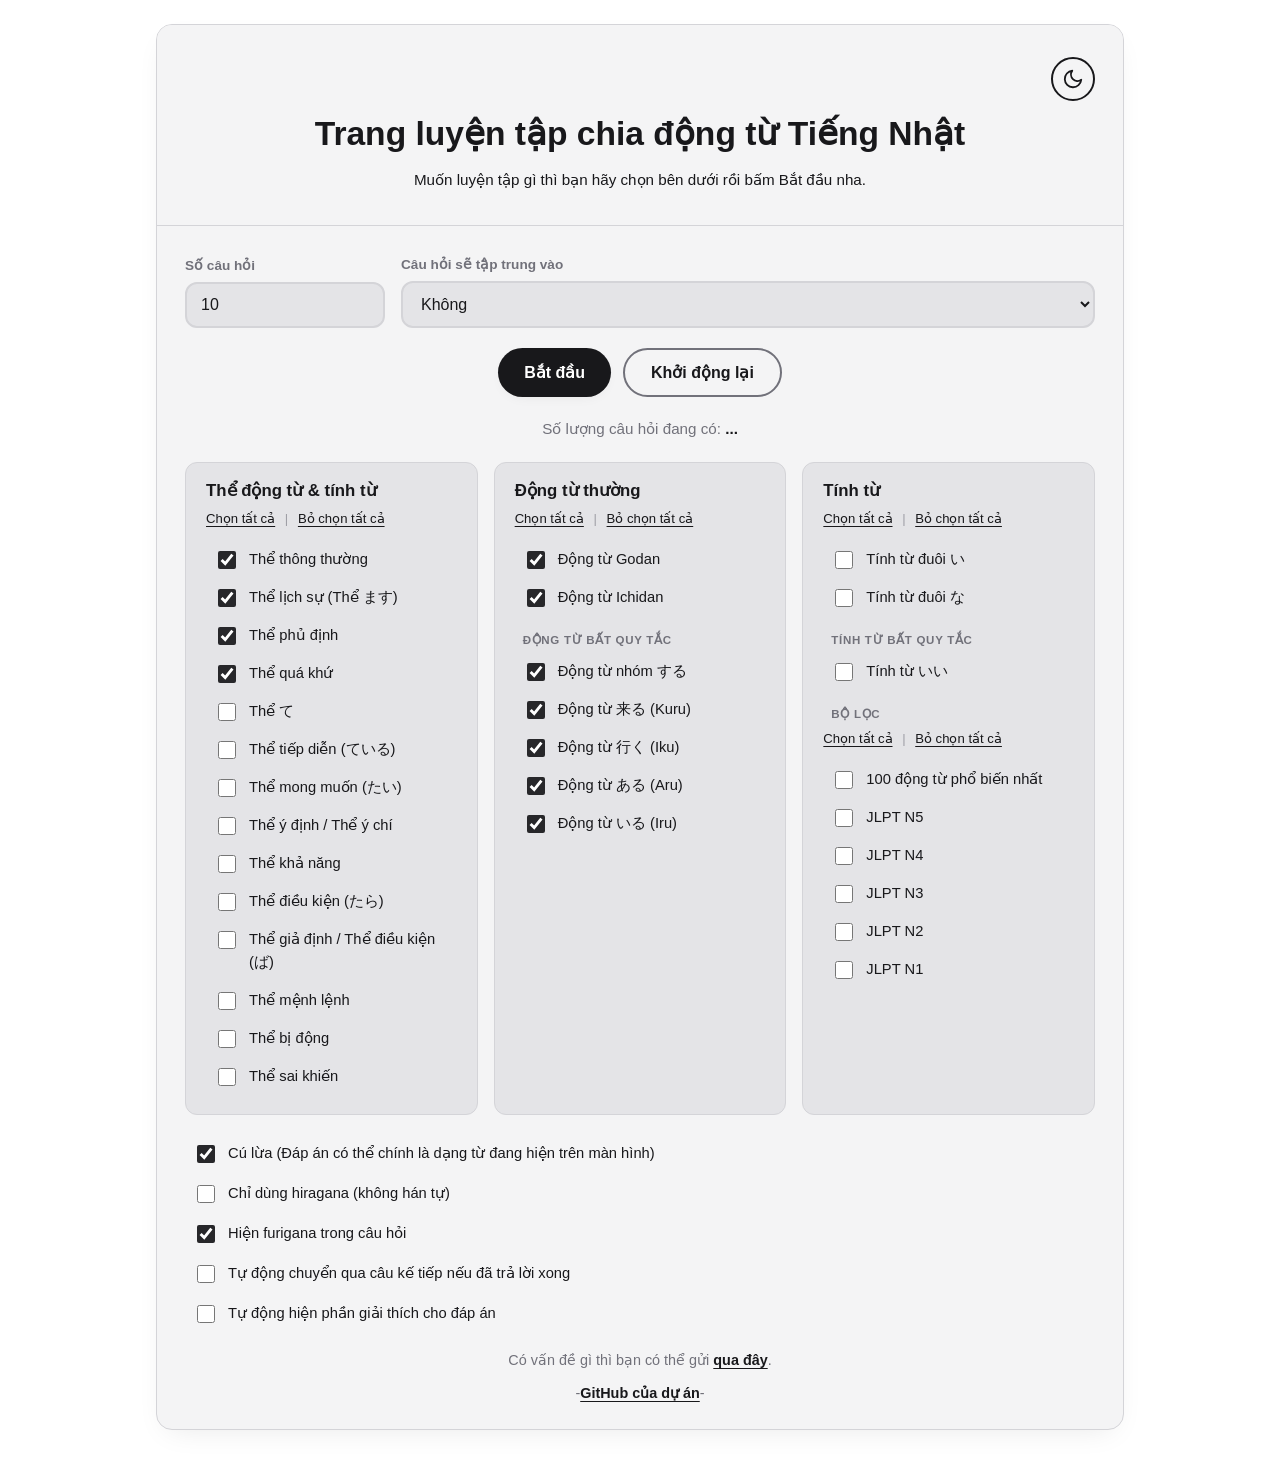
==== commit 293c21b8: "Cải thiện dark/light theme" ====
--- a/conjugation/drill.html
+++ b/conjugation/drill.html
@@ -4,6 +4,7 @@
 <head>
   <meta charset="UTF-8">
   <meta name="viewport" content="width=device-width, initial-scale=1.0">
+  <meta name="color-scheme" content="light dark">
   <title>Trang luyện tập chia động từ Tiếng Nhật</title>
   <meta name="description" content="Trang web luyện tập chia động từ và tính từ Tiếng Nhật trực tuyến dành cho người học Việt Nam.">
   <meta property="og:title" content="Trang luyện tập chia động từ Tiếng Nhật" />
@@ -16,6 +17,19 @@
   <link rel="preconnect" href="https://fonts.gstatic.com" crossorigin>
   <link href="https://fonts.googleapis.com/css2?family=Noto+Sans+JP:wght@100..900&display=swap" rel="stylesheet">
   <link rel="stylesheet" href="drill.css" type="text/css" media="screen">
+  <script>
+    (function () {
+      try {
+        var t = localStorage.getItem('theme');
+        if (t !== 'dark' && t !== 'light') {
+          t = (window.matchMedia && window.matchMedia('(prefers-color-scheme: dark)').matches) ? 'dark' : 'light';
+        }
+        if (t === 'dark') {
+          document.documentElement.setAttribute('data-theme', 'dark');
+        }
+      } catch (e) {}
+    })();
+  </script>
 
   <script defer type="module" src="rules.js"></script>
   <script defer type="module" src="drill.js"></script>
@@ -29,6 +43,24 @@
       <div class="panel">
 
         <header class="panel-header">
+          <div class="header-topbar">
+            <button type="button" id="themeToggle" class="theme-toggle" aria-pressed="false" aria-label="Đổi sang chế độ tối">
+              <svg class="icon-sun" viewBox="0 0 24 24" aria-hidden="true" focusable="false">
+                <circle cx="12" cy="12" r="5"></circle>
+                <line x1="12" y1="1" x2="12" y2="3"></line>
+                <line x1="12" y1="21" x2="12" y2="23"></line>
+                <line x1="4.22" y1="4.22" x2="5.64" y2="5.64"></line>
+                <line x1="18.36" y1="18.36" x2="19.78" y2="19.78"></line>
+                <line x1="1" y1="12" x2="3" y2="12"></line>
+                <line x1="21" y1="12" x2="23" y2="12"></line>
+                <line x1="4.22" y1="19.78" x2="5.64" y2="18.36"></line>
+                <line x1="18.36" y1="5.64" x2="19.78" y2="4.22"></line>
+              </svg>
+              <svg class="icon-moon" viewBox="0 0 24 24" aria-hidden="true" focusable="false">
+                <path d="M21 12.79A9 9 0 1 1 11.21 3 7 7 0 0 0 21 12.79z"></path>
+              </svg>
+            </button>
+          </div>
           <h1>Trang luyện tập chia động từ Tiếng Nhật</h1>
           <p class="panel-subtitle">Muốn luyện tập gì thì bạn hãy chọn bên dưới rồi bấm Bắt đầu nha.</p>
         </header>
--- a/conjugation/drill.css
+++ b/conjugation/drill.css
@@ -3,63 +3,120 @@
    Modern, dependency-free, mobile-first stylesheet.
    ============================================================ */
 
+/* ===== Theme tokens =====
+   Light mode is the default (:root).
+   Dark mode is applied via data-theme="dark" on <html>. */
+
 :root {
-  --font-ui: "Plus Jakarta Sans", "Noto Sans JP", -apple-system, BlinkMacSystemFont, "Segoe UI", sans-serif;
-  --font-jp: "Noto Sans JP", "Plus Jakarta Sans", sans-serif;
-
-  --brand: #6366f1;
-  --brand-dark: #4f46e5;
-  --brand-ink: #312e81;
-  --accent: #22c55e;
-  --success: #22c55e;
-  --danger: #f43f5e;
-
-  --bg: #f3f4f9;
-  --surface: #ffffff;
-  --surface-2: #f7f8fc;
-  --border: #e5e7ef;
-  --text: #1e2333;
-  --text-muted: #6b7280;
-  --track: #e5e7ef;
-  --shadow: 0 10px 30px -12px rgba(30, 35, 51, 0.18);
-  --shadow-soft: 0 4px 14px -6px rgba(30, 35, 51, 0.14);
-
+  --font-ui: "Noto Sans JP", -apple-system, BlinkMacSystemFont, "Segoe UI", sans-serif;
+  --font-jp: "Noto Sans JP", sans-serif;
+  color-scheme: light;
+
+  /* Background & Surface */
+  --bg: #ffffff;
+  --surface: #f4f4f5;
+  --surface-2: #e4e4e7;
+  --border: #d4d4d8;
+  --track: #e4e4e7;
+  
+  /* Typography */
+  --text: #18181b;
+  --text-muted: #71717a;
+
+  /* Brand & Accents (Monochrome) */
+  --brand: #18181b;
+  --accent: #27272a;
+  --link: #18181b;
+  --link-hover: #000000;
+  --emphasis: #18181b;
+  --progress: #18181b;
+  --focus-outline: #18181b;
+  --hover-tint: rgba(0, 0, 0, 0.05);
+
+  /* Component specific */
+  --header-bg: #f4f4f5;
+  --header-text: #18181b;
+
+  --btn-bg: #18181b;
+  --btn-text: #ffffff;
+  --btn-ghost-text: #18181b;
+  --btn-ghost-border: #71717a;
+
+  --success: #4ade80;
+  --success-bg: #15803d;
+  --danger: #f87171;
+  --danger-bg: #b91c1c;
+  
+  /* Question Card */
+  --question-bg: #27272a;
+  --question-text: #f4f4f5;
+  --rt-color: rgba(244, 244, 245, 0.85);
+
+  /* Tags & Badges - Phong cách Dark Pill (Nền tối giản sẫm + Chữ trắng ngà) */
+  --tag-bg: #27272a;         /* Nền xám đen sẫm (Zinc Charcoal) */
+  --tag-fg: #f4f4f5;         /* Chữ trắng ngà sắc nét, nổi bật trên mọi kích thước */
+
+  /* Shadows */
+  --shadow: 0 10px 30px -12px rgba(0, 0, 0, 0.1);
+  --shadow-soft: 0 4px 14px -6px rgba(0, 0, 0, 0.08);
+
+  /* Borders & Radius */
   --radius: 16px;
   --radius-sm: 12px;
   --radius-pill: 999px;
-
-  --question-grad-a: #77428d;
-  --question-grad-b: #462b42;
-  --question-text: #ffffff;
-  --rt-color: rgba(255, 255, 255, 0.82);
+}
+
+[data-theme="dark"] {
+  color-scheme: dark;
+
+  --bg: #121212;
+  --surface: #1e1e1e;
+  --surface-2: #262626;
+  --border: #444444;
+  --track: #444444;
+  --text: #e0e0e0;
+  --text-muted: #b0b0b0;
+
+  --brand: #888888;
+  --accent: #8ab4f8;
+  --link: #8ab4f8;
+  --link-hover: #a8c8fa;
+  --emphasis: #8ab4f8;
+  --progress: #888888;
+  --focus-outline: #8ab4f8;
+  --hover-tint: rgba(138, 180, 248, 0.08);
+
+  --header-bg: #1e1e1e;
+  --header-text: #e0e0e0;
+
+  --btn-bg: #e0e0e0;
+  --btn-text: #121212;
+  --btn-ghost-text: #e0e0e0;
+  --btn-ghost-border: #8a8a8a;
+
+  --success: #4ade80;
+  --success-bg: #15803d;
+  --danger: #f87171;
+  --danger-bg: #b91c1c;
+
+  --question-bg: #2a2a2a;
+  --question-text: #e0e0e0;
+  --rt-color: rgba(224, 224, 224, 0.85);
 
   --tag-fg: #ffffff;
-  --tag-bg: #64748b;
-
-  --shake-level: 6px;
-}
-
-@media (prefers-color-scheme: dark) {
-  :root {
-    --bg: #0f1220;
-    --surface: #1a1f35;
-    --surface-2: #222840;
-    --border: #2c3352;
-    --text: #e6e9f2;
-    --text-muted: #9aa1b8;
-    --track: #2c3352;
-    --shadow: 0 10px 30px -12px rgba(0, 0, 0, 0.6);
-    --shadow-soft: 0 4px 14px -6px rgba(0, 0, 0, 0.5);
-    --question-grad-a: #5b3a75;
-    --question-grad-b: #33203f;
-    --rt-color: rgba(255, 255, 255, 0.8);
-  }
+  --tag-bg: #4b5563;
+
+  --shadow: 0 10px 30px -12px rgba(0, 0, 0, 0.6);
+  --shadow-soft: 0 4px 14px -6px rgba(0, 0, 0, 0.5);
 }
 
 *,
 *::before,
 *::after {
   box-sizing: border-box;
+  animation: none !important;
+  transition: none !important;
+  scroll-behavior: auto !important;
 }
 
 html,
@@ -74,16 +131,17 @@
   color: var(--text);
   line-height: 1.6;
   min-height: 100vh;
-  transition: background 0.3s ease, color 0.3s ease;
 }
 
 a {
-  color: var(--brand-dark);
-  text-decoration: none;
+  color: var(--link);
+  text-decoration: underline;
+  text-underline-offset: 3px;
 }
 
 a:hover {
-  text-decoration: underline;
+  color: var(--link);
+  text-decoration-thickness: 2px;
 }
 
 h1,
@@ -139,10 +197,17 @@
 }
 
 .panel-header {
-  background: linear-gradient(135deg, var(--brand), var(--brand-ink));
-  color: #ffffff;
+  background: var(--header-bg);
+  color: var(--header-text);
+  border-bottom: 1px solid var(--border);
   padding: 32px 28px;
   text-align: center;
+}
+
+.header-topbar {
+  display: flex;
+  justify-content: flex-end;
+  margin-bottom: 12px;
 }
 
 .panel-header h1 {
@@ -152,12 +217,75 @@
 
 .panel-subtitle {
   margin: 0;
-  color: rgba(255, 255, 255, 0.9);
+  color: var(--header-text);
   font-size: 0.95rem;
 }
 
 .panel-body {
   padding: 28px 28px 24px;
+}
+
+/* ============================================================
+   Theme toggle
+   ============================================================ */
+
+.theme-toggle {
+  display: inline-flex;
+  align-items: center;
+  justify-content: center;
+  width: 44px;
+  height: 44px;
+  padding: 0;
+  background: transparent;
+  color: var(--header-text);
+  border: 2px solid var(--header-text);
+  border-radius: var(--radius-pill);
+  cursor: pointer;
+}
+
+.theme-toggle:hover {
+  background: rgba(255, 255, 255, 0.15);
+}
+
+.theme-toggle:focus-visible {
+  outline: 3px solid var(--focus-outline);
+  outline-offset: 3px;
+}
+
+.theme-toggle svg {
+  width: 22px;
+  height: 22px;
+  fill: none;
+  stroke: currentColor;
+  stroke-width: 2;
+  stroke-linecap: round;
+  stroke-linejoin: round;
+}
+
+.theme-toggle .icon-sun {
+  display: none;
+}
+
+.theme-toggle .icon-moon {
+  display: block;
+}
+
+[data-theme="dark"] .theme-toggle {
+  background: var(--surface);
+  color: var(--text);
+  border-color: var(--border);
+}
+
+[data-theme="dark"] .theme-toggle:hover {
+  background: var(--surface-2);
+}
+
+[data-theme="dark"] .theme-toggle .icon-sun {
+  display: block;
+}
+
+[data-theme="dark"] .theme-toggle .icon-moon {
+  display: none;
 }
 
 /* ============================================================
@@ -198,13 +326,12 @@
   background: var(--surface-2);
   border: 2px solid var(--border);
   border-radius: var(--radius-sm);
-  transition: border-color 0.2s ease, box-shadow 0.2s ease;
 }
 
 .field:focus {
-  outline: none;
-  border-color: var(--brand);
-  box-shadow: 0 0 0 4px rgba(99, 102, 241, 0.18);
+  outline: 3px solid var(--focus-outline);
+  outline-offset: 1px;
+  border-color: var(--focus-outline);
 }
 
 /* ============================================================
@@ -223,17 +350,16 @@
   border: none;
   border-radius: var(--radius-pill);
   cursor: pointer;
-  transition: transform 0.15s ease, box-shadow 0.15s ease, filter 0.15s ease, opacity 0.15s ease;
 }
 
 .btn:active {
-  transform: translateY(2px);
+  filter: brightness(0.94);
 }
 
 .btn-primary {
-  background: var(--brand);
-  color: #ffffff;
-  box-shadow: 0 4px 0 var(--brand-dark);
+  background: var(--btn-bg);
+  color: var(--btn-text);
+  box-shadow: var(--shadow-soft);
 }
 
 .btn-primary:hover {
@@ -242,18 +368,18 @@
 
 .btn-primary:focus-visible,
 .btn-ghost:focus-visible {
-  outline: 2px solid var(--brand-ink);
+  outline: 3px solid var(--focus-outline);
   outline-offset: 3px;
 }
 
 .btn-ghost {
   background: var(--surface);
-  color: var(--brand-dark);
-  border: 2px solid var(--brand);
+  color: var(--btn-ghost-text);
+  border: 2px solid var(--btn-ghost-border);
 }
 
 .btn-ghost:hover {
-  background: rgba(99, 102, 241, 0.08);
+  background: var(--hover-tint);
 }
 
 .actions {
@@ -277,7 +403,7 @@
 
 .count-pill #questionCount {
   font-weight: 800;
-  color: var(--brand-dark);
+  color: var(--link);
 }
 
 .alert-error {
@@ -343,7 +469,7 @@
 
 .select-all-btn,
 .deselect-all-btn {
-  color: var(--brand-dark);
+  color: var(--link);
 }
 
 .check {
@@ -353,11 +479,10 @@
   padding: 7px 8px;
   border-radius: var(--radius-sm);
   cursor: pointer;
-  transition: background 0.15s ease;
 }
 
 .check:hover {
-  background: rgba(99, 102, 241, 0.08);
+  background: var(--hover-tint);
 }
 
 .check input[type="checkbox"] {
@@ -365,8 +490,13 @@
   width: 18px;
   height: 18px;
   margin-top: 3px;
-  accent-color: var(--brand);
+  accent-color: var(--accent);
   cursor: pointer;
+}
+
+.check input[type="checkbox"]:focus-visible {
+  outline: 3px solid var(--focus-outline);
+  outline-offset: 2px;
 }
 
 .check label {
@@ -415,6 +545,10 @@
   margin: 10px 0 0;
 }
 
+.footer-note a {
+  font-weight: 600;
+}
+
 /* ============================================================
    Quiz: progress
    ============================================================ */
@@ -430,9 +564,8 @@
 
 .progressBar {
   height: 100%;
-  background: linear-gradient(90deg, var(--brand), var(--accent));
+  background: var(--progress);
   border-radius: var(--radius-pill);
-  transition: width 0.3s ease;
 }
 
 .quiz-topbar {
@@ -446,17 +579,12 @@
   color: var(--danger);
 }
 
-.stop-quiz:hover {
-  text-decoration: none;
-  opacity: 0.8;
-}
-
 /* ============================================================
    Quiz: question
    ============================================================ */
 
 .questionOuter {
-  background: linear-gradient(135deg, var(--question-grad-a), var(--question-grad-b));
+  background: var(--question-bg);
   border-radius: var(--radius);
   box-shadow: var(--shadow-soft);
   padding: 8px;
@@ -519,6 +647,11 @@
   overflow: hidden;
 }
 
+.answer-slot:focus-within {
+  outline: 3px solid var(--focus-outline);
+  outline-offset: 2px;
+}
+
 #answer {
   display: block;
   width: 100%;
@@ -533,7 +666,7 @@
 
 #answer::placeholder {
   color: var(--text-muted);
-  opacity: 0.7;
+  opacity: 1;
 }
 
 #answer:focus {
@@ -558,28 +691,11 @@
 }
 
 .correct {
-  background: var(--success);
+  background: var(--success-bg);
 }
 
 .incorrect {
-  background: var(--danger);
-}
-
-@keyframes shake {
-  0% { transform: translate(0px, 0px); }
-  12.5% { transform: translate(calc(0px - var(--shake-level)), 0px); }
-  25% { transform: translate(var(--shake-level), 0px); }
-  37.5% { transform: translate(calc(0px - var(--shake-level)), 0px); }
-  50% { transform: translate(var(--shake-level), 0px); }
-  62.5% { transform: translate(calc(0px - var(--shake-level)), 0px); }
-  75% { transform: translate(var(--shake-level), 0px); }
-  87.5% { transform: translate(calc(0px - var(--shake-level)), 0px); }
-  100% { transform: translate(0px, 0px); }
-}
-
-.shake {
-  animation: shake 0.36s;
-  animation-iteration-count: 1;
+  background: var(--danger-bg);
 }
 
 /* ============================================================
@@ -605,17 +721,11 @@
 .explanation-card {
   padding: 28px;
   margin-top: 20px;
-  animation: fadeIn 0.25s ease;
-}
-
-@keyframes fadeIn {
-  from { opacity: 0; transform: translateY(8px); }
-  to { opacity: 1; transform: translateY(0); }
 }
 
 .explanation-card h3 {
   font-size: 1.15rem;
-  color: var(--brand-dark);
+  color: var(--emphasis);
   margin-top: 1.6em;
   padding-bottom: 6px;
   border-bottom: 2px solid var(--border);
@@ -631,12 +741,12 @@
 
 .explanation-card .highlight {
   font-weight: 800;
-  color: var(--brand-dark);
+  color: var(--emphasis);
 }
 
 .emphasis2 {
   font-style: italic;
-  color: var(--brand);
+  color: var(--emphasis);
   font-weight: 600;
 }
 
@@ -652,7 +762,7 @@
   padding-top: 0.2em;
   padding-bottom: 0.2em;
   background-color: var(--surface-2);
-  border-left: 3px solid var(--brand);
+  border-left: 3px solid var(--emphasis);
   border-radius: var(--radius-sm);
 }
 
@@ -689,23 +799,23 @@
 }
 
 .tag[data-tag="plain"] { background: #64748b; }
-.tag[data-tag="polite"] { background: #3b82f6; }
-.tag[data-tag="negative"] { background: #ef4444; }
-.tag[data-tag="past"] { background: #f59e0b; }
-.tag[data-tag="te-form"] { background: #14b8a6; }
-.tag[data-tag="progressive"] { background: #06b6d4; }
-.tag[data-tag="desire"] { background: #ec4899; }
-.tag[data-tag="volitional"] { background: #a855f7; }
-.tag[data-tag="potential"] { background: #6366f1; }
-.tag[data-tag="conditional"] { background: #f97316; }
-.tag[data-tag="provisional"] { background: #84cc16; }
-.tag[data-tag="imperative"] { background: #e11d48; }
-.tag[data-tag="passive"] { background: #d97706; }
-.tag[data-tag="causative"] { background: #7c3aed; }
-.tag[data-tag="dictionary"] { background: #6b7280; }
-.tag[data-tag="affirmative"] { background: #16a34a; }
-.tag[data-tag="present"] { background: #0ea5e9; }
-.tag[data-tag="active"] { background: #0d9488; }
+.tag[data-tag="polite"] { background: #1d4ed8; }
+.tag[data-tag="negative"] { background: #dc2626; }
+.tag[data-tag="past"] { background: #b45309; }
+.tag[data-tag="te-form"] { background: #0f766e; }
+.tag[data-tag="progressive"] { background: #0e7490; }
+.tag[data-tag="desire"] { background: #be185d; }
+.tag[data-tag="volitional"] { background: #7e22ce; }
+.tag[data-tag="potential"] { background: #4338ca; }
+.tag[data-tag="conditional"] { background: #c2410c; }
+.tag[data-tag="provisional"] { background: #4d7c0f; }
+.tag[data-tag="imperative"] { background: #be123c; }
+.tag[data-tag="passive"] { background: #92400e; }
+.tag[data-tag="causative"] { background: #6d28d9; }
+.tag[data-tag="dictionary"] { background: #4b5563; }
+.tag[data-tag="affirmative"] { background: #15803d; }
+.tag[data-tag="present"] { background: #0369a1; }
+.tag[data-tag="active"] { background: #0f766e; }
 
 /* ============================================================
    Furigana / Ruby
@@ -730,7 +840,6 @@
 /* Reveal-on-hover furigana (used when furigana_always is off) */
 ruby.furiganaHover rt {
   opacity: 0;
-  transition: opacity 0.2s;
 }
 
 ruby.furiganaHover:hover rt {
@@ -825,12 +934,3 @@
     padding: 14px 14px;
   }
 }
-
-@media (prefers-reduced-motion: reduce) {
-  *,
-  *::before,
-  *::after {
-    animation-duration: 0.01ms !important;
-    transition-duration: 0.01ms !important;
-  }
-}
